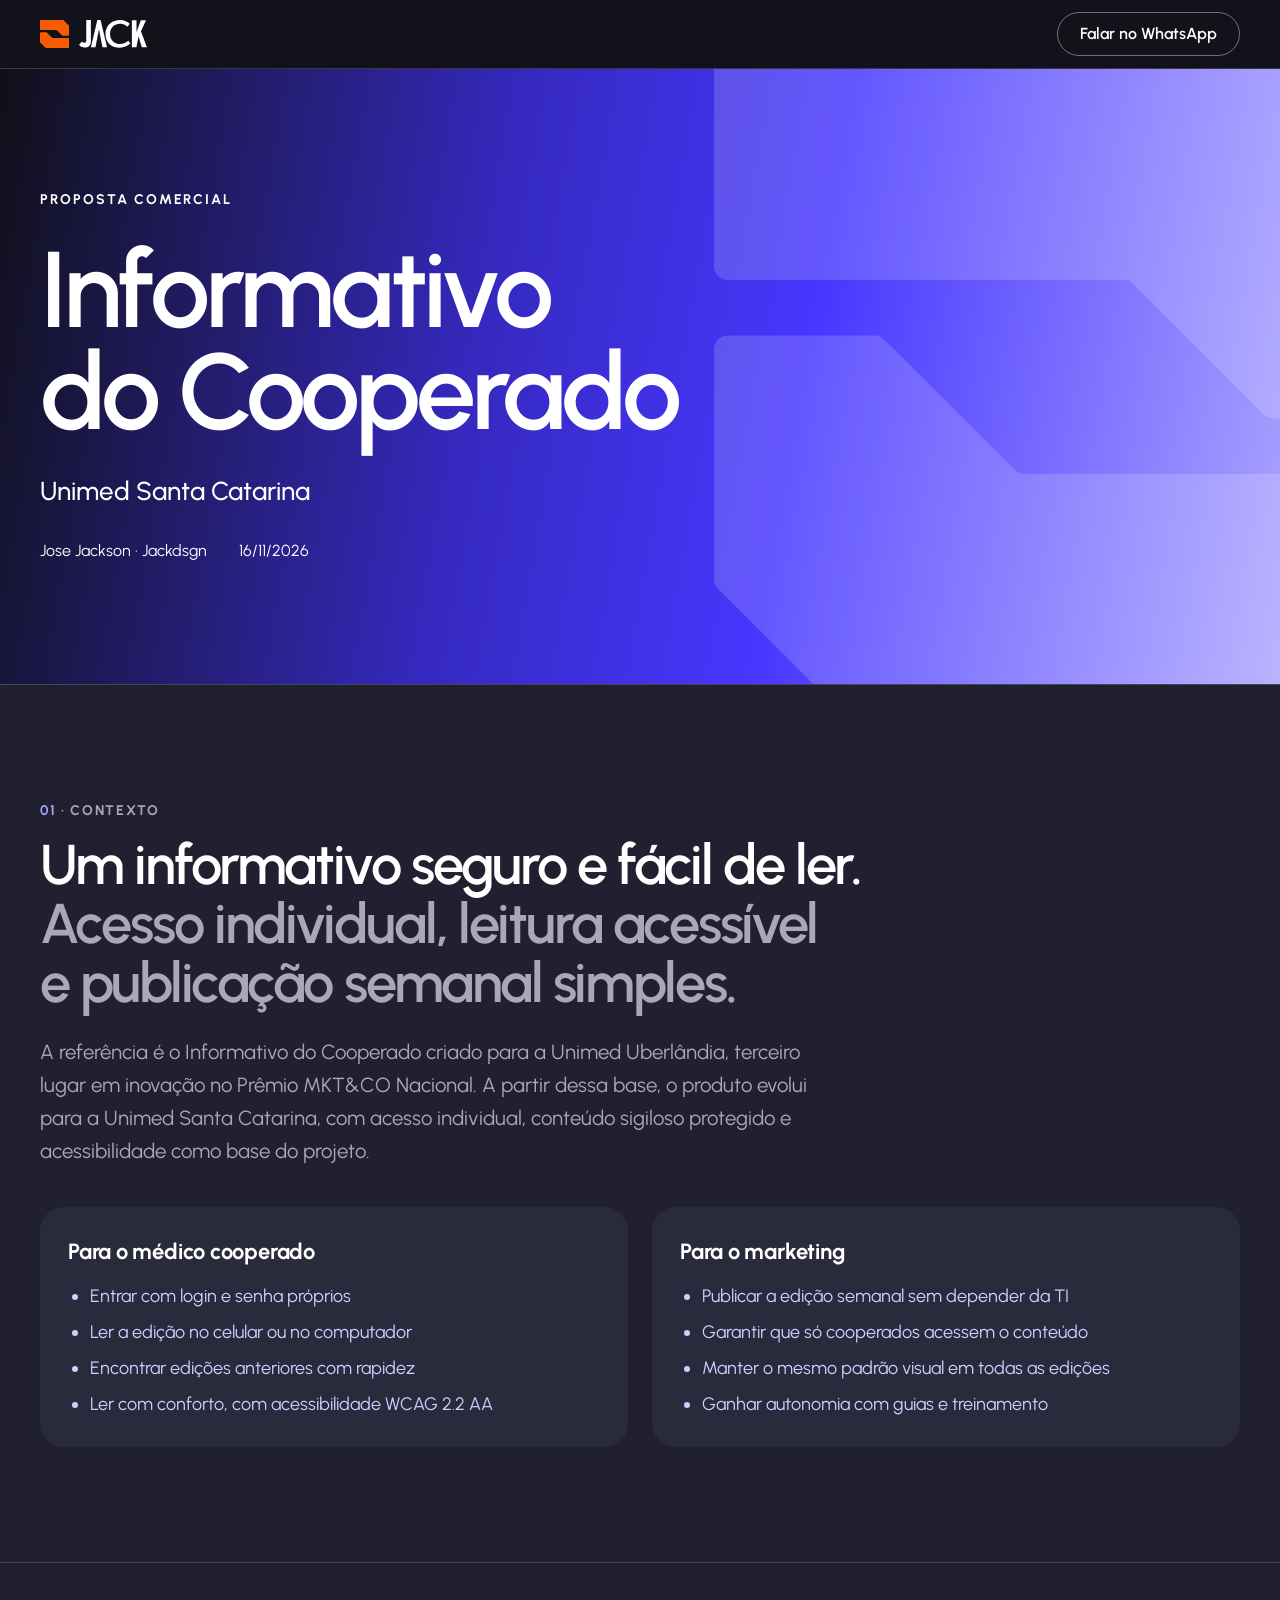
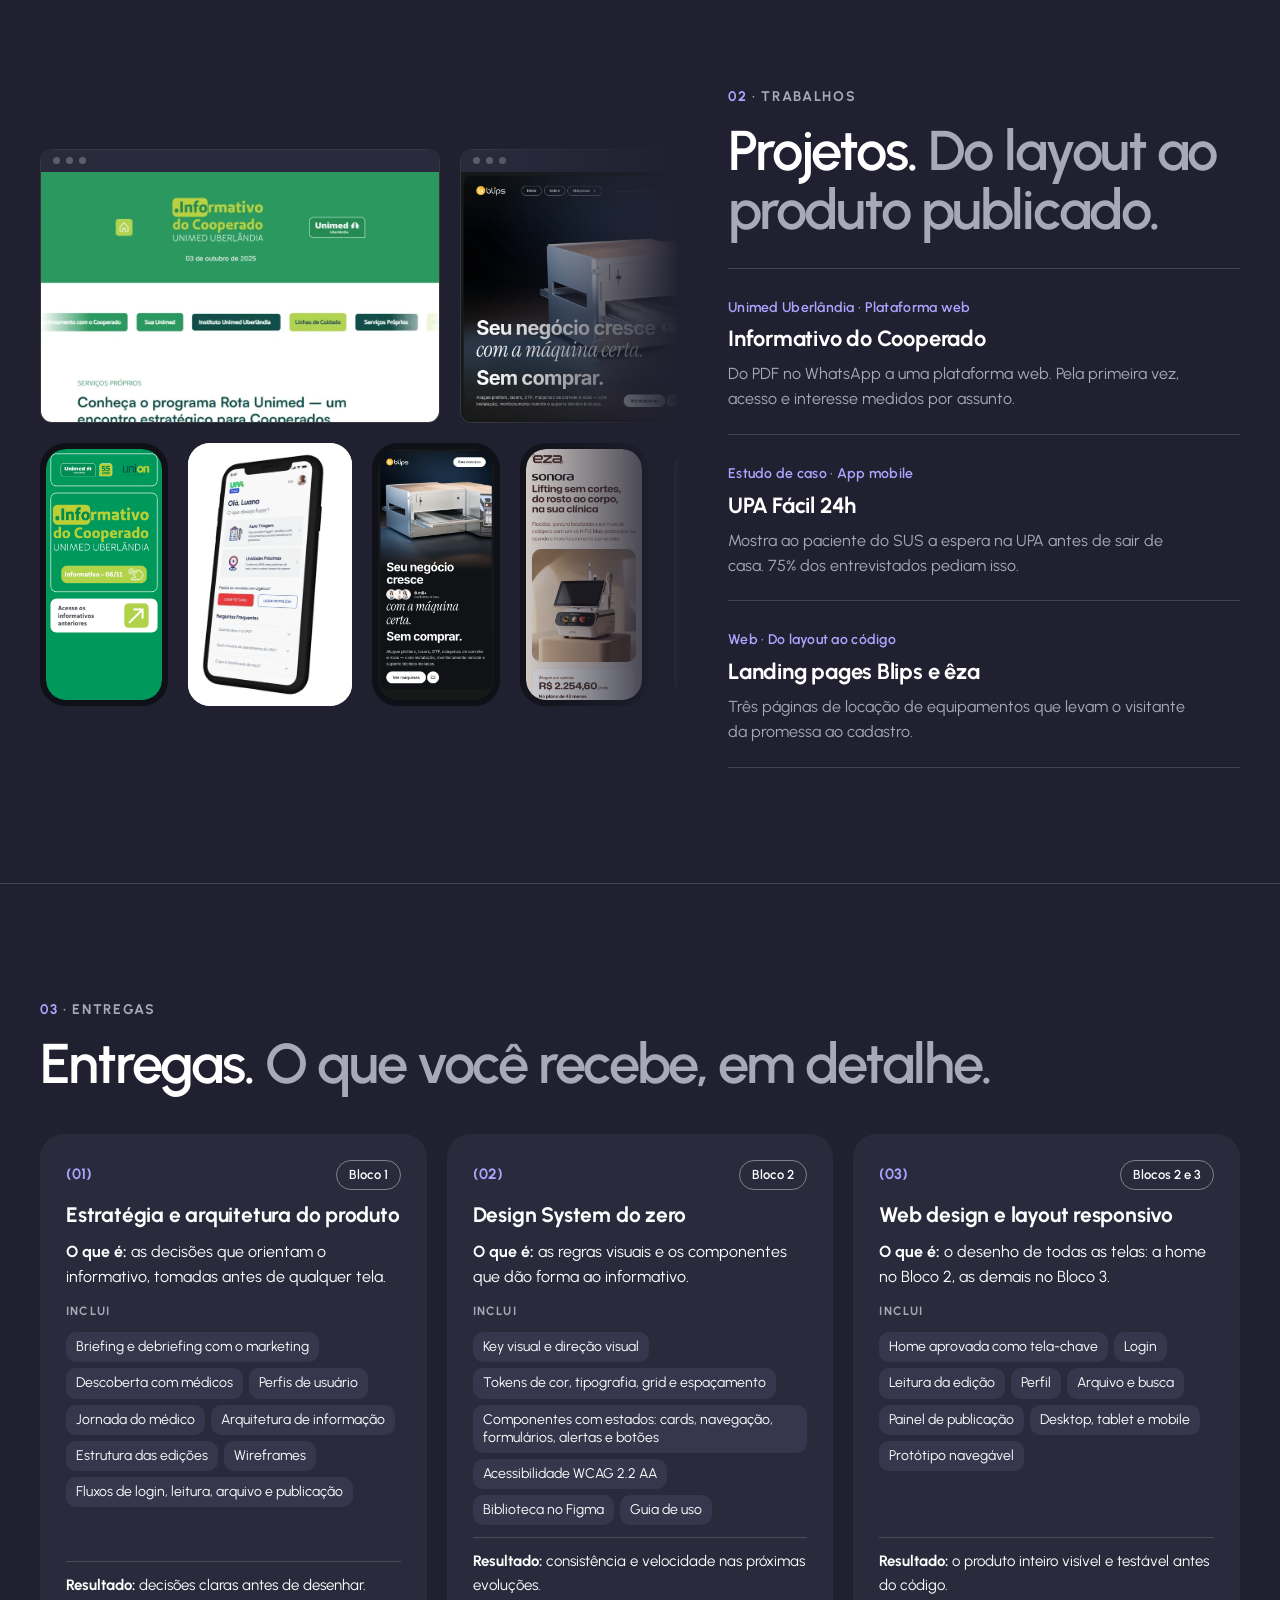
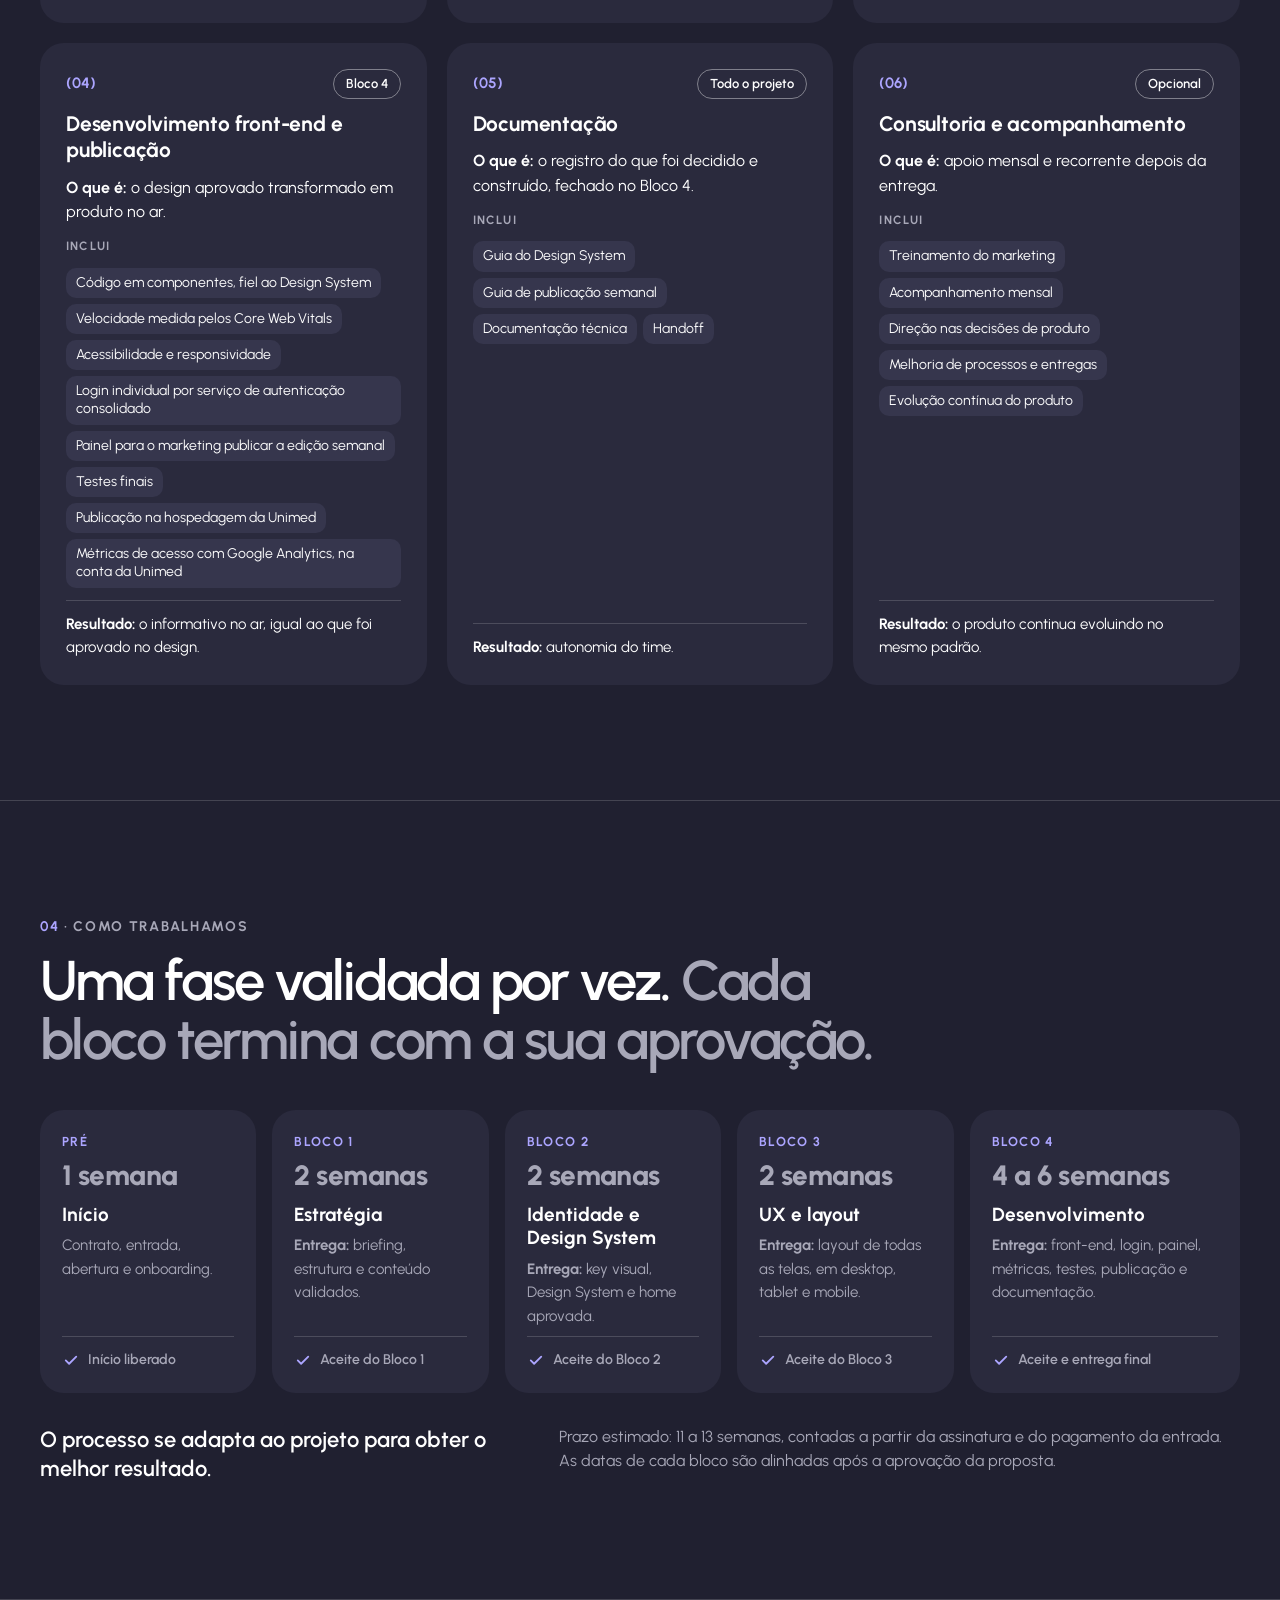
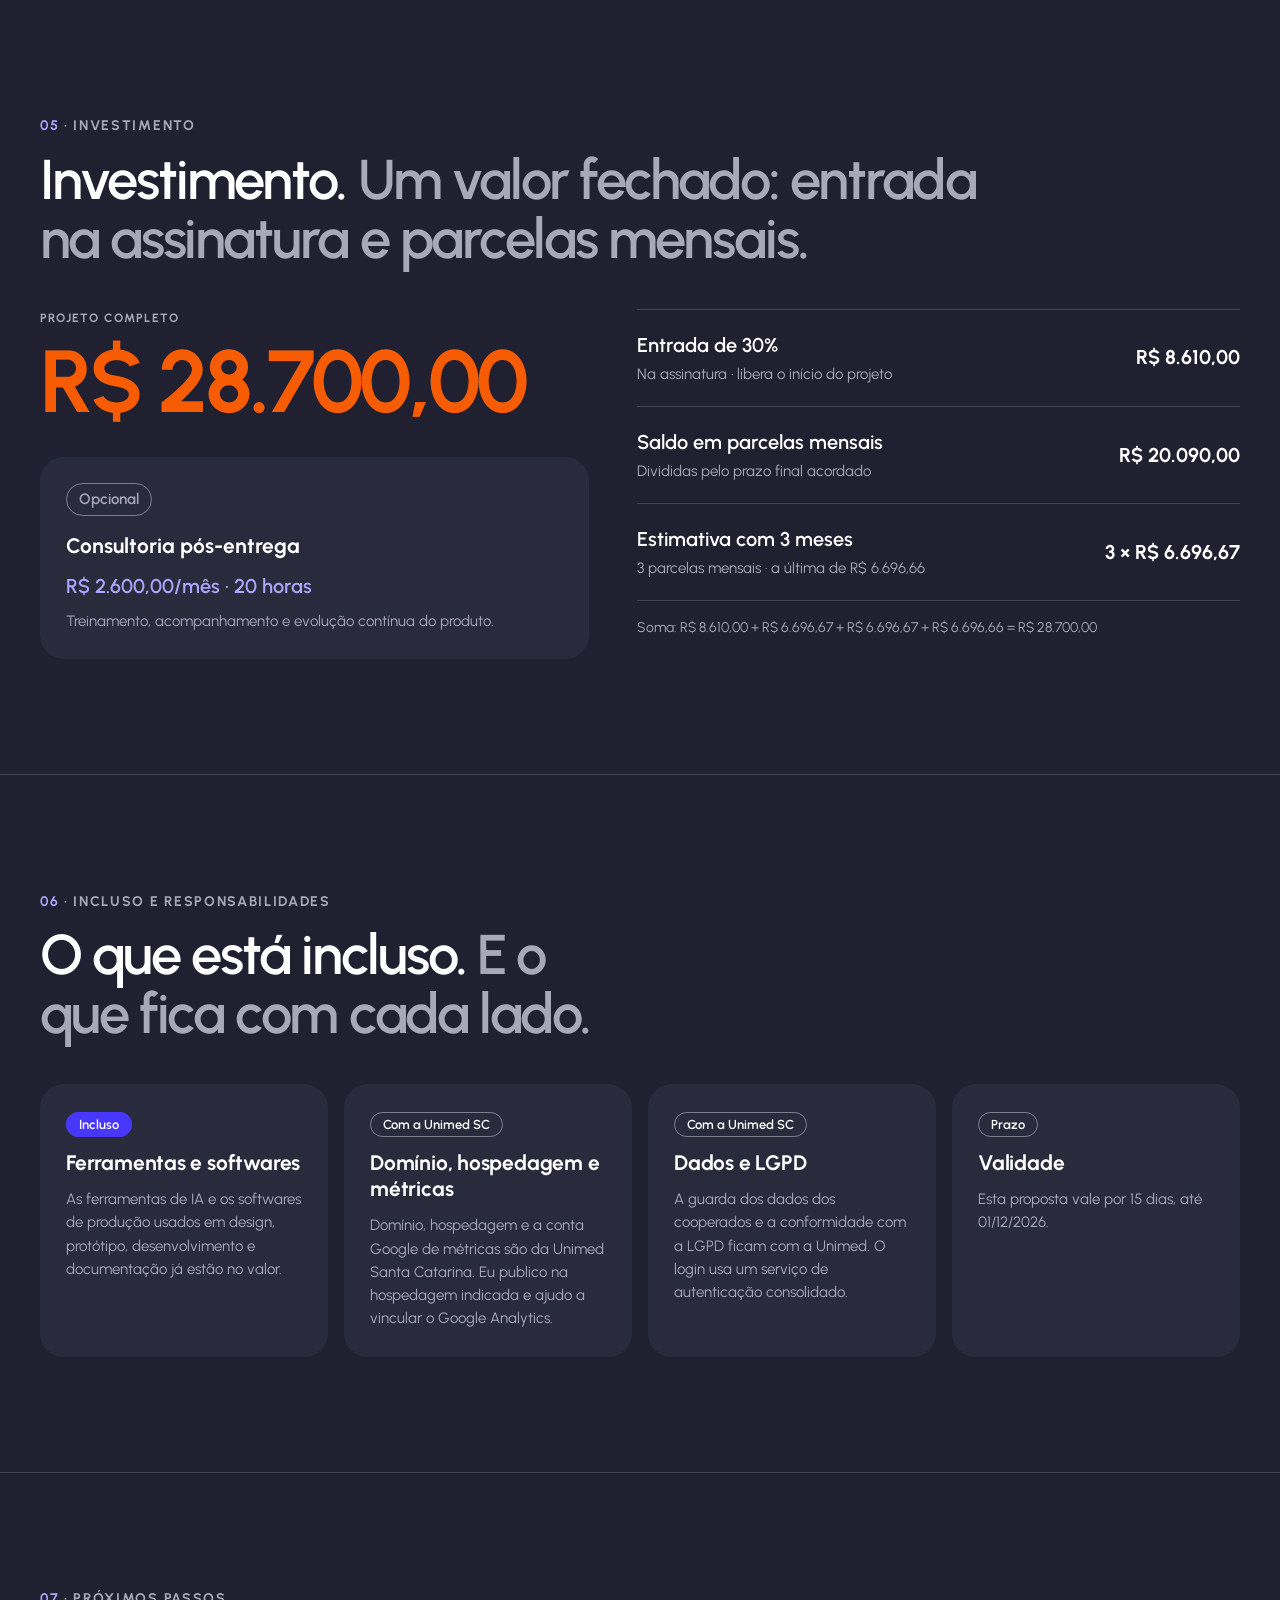
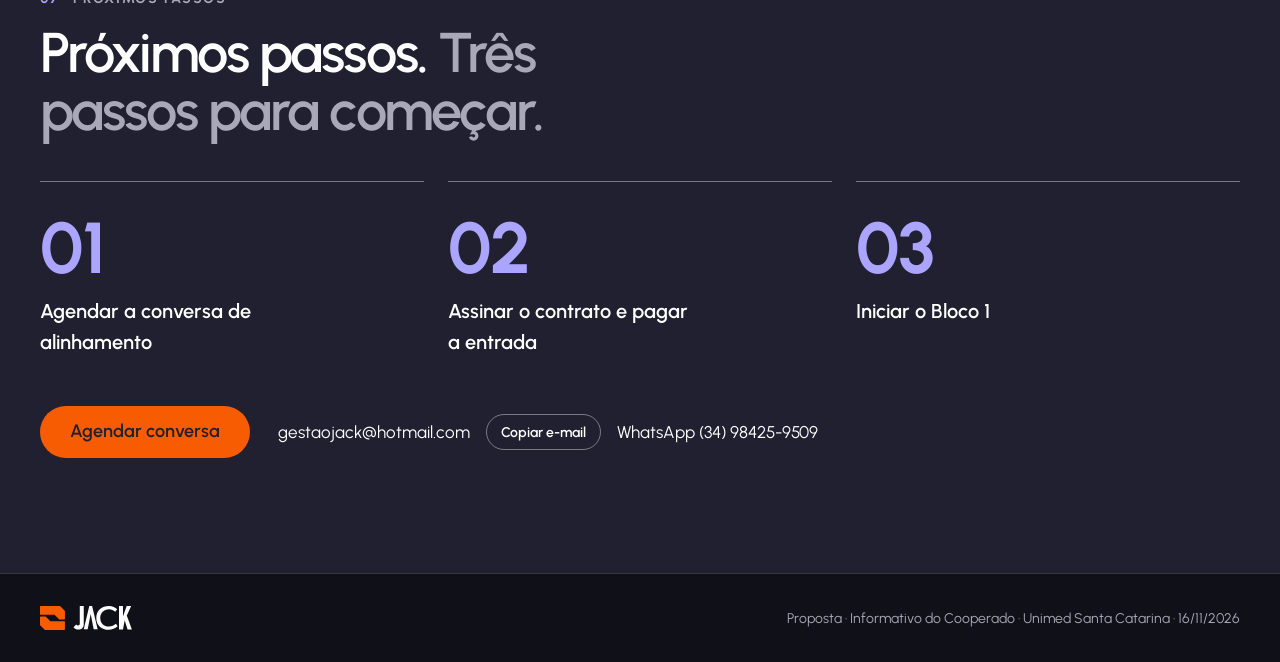
==== proposta-unimed-sc/index.html @ e0f4aa65 "Publica a proposta do Informativo do Cooperado para a Unimed SC Página isolada em /proposta-unimed-s" ====
<!doctype html>
<html lang="pt-BR">
<head>
<meta charset="utf-8">
<meta name="viewport" content="width=device-width, initial-scale=1, viewport-fit=cover">
<meta name="robots" content="noindex, nofollow">
<meta name="description" content="Proposta comercial da Jackdsgn para o Informativo do Cooperado da Unimed Santa Catarina.">
<link rel="icon" href="../favicon.svg" type="image/svg+xml">
<title>Proposta Informativo do Cooperado</title>

<link rel="preconnect" href="https://fonts.googleapis.com">
<link rel="preconnect" href="https://fonts.gstatic.com" crossorigin>
<link rel="stylesheet" href="https://fonts.googleapis.com/css2?family=Urbanist:wght@400;500;600;700;800&display=swap">
<style>
/* Layout: uma rolagem, dark-first Jackdsgn; capa com gradiente de marca, seções em coluna larga de 1200px */
:root {
  --bg: #202030;
  --night: #101018;
  --surface: #2A2A3D;
  --surface-2: #36364D;
  --ink: #FFFFFF;
  --muted: #A8A8B8;
  --pale: #D1CDFF;
  --blue-text: #ACA5FF;
  --brand: #4737FF;
  --signal: #F75C03;
  --signal-hover: #FF7A2E;
  --on-signal: #202030;
  --line: rgba(255,255,255,0.16);
  --line-strong: rgba(255,255,255,0.40);
  --gradient: linear-gradient(100deg, #101018 0%, #3529BF 38%, #4737FF 62%, #ACA5FF 100%);
  --font: "Urbanist", "Instrument Sans", system-ui, -apple-system, "Segoe UI", sans-serif;
  --ease: cubic-bezier(.16,1,.3,1);
  color-scheme: dark;
}
* { box-sizing: border-box; }
html { scroll-behavior: smooth; }
@media (prefers-reduced-motion: reduce) { html { scroll-behavior: auto; } }
body { margin: 0; background: var(--bg); color: var(--ink); font-family: var(--font); font-size: 18px; line-height: 1.55; -webkit-font-smoothing: antialiased; }
h1, h2, h3, p, ul { margin: 0; }
a { color: inherit; }
:focus-visible { outline: 2px solid var(--signal); outline-offset: 3px; border-radius: 6px; }
img { max-width: 100%; display: block; }

.wrap { max-width: 1232px; margin: 0 auto; padding-left: max(16px, env(safe-area-inset-left, 0px)); padding-right: max(16px, env(safe-area-inset-right, 0px)); }

/* Cabeçalho */
body::before { content: ""; position: fixed; inset: 0 0 auto; height: env(safe-area-inset-top, 0px); z-index: 20; background: var(--night); }
.topbar { position: sticky; top: env(safe-area-inset-top, 0px); z-index: 15; background: rgba(16,16,24,0.88); backdrop-filter: blur(10px); -webkit-backdrop-filter: blur(10px); border-bottom: 1px solid var(--line); }
.topbar .wrap { display: flex; align-items: center; justify-content: space-between; gap: 16px; padding-block: 12px; }
.topbar img { height: 28px; width: auto; }
.btn { display: inline-flex; align-items: center; justify-content: center; gap: 8px; min-height: 44px; padding: 10px 22px; border-radius: 999px; font: 600 16px/1.2 var(--font); text-decoration: none; transition: background .2s var(--ease), border-color .2s var(--ease), transform .12s var(--ease); cursor: pointer; }
.btn:active { transform: scale(.97); }
.btn-outline { border: 1px solid var(--line-strong); color: var(--ink); background: transparent; }
.btn-outline:hover { border-color: var(--ink); }
.btn-signal { background: var(--signal); color: var(--on-signal); border: 0; font-size: 18px; min-height: 52px; padding: 14px 30px; }
.btn-signal:hover { background: var(--signal-hover); }

/* Capa */
.cover { background: var(--gradient); position: relative; overflow: hidden; }
.cover .wrap { position: relative; z-index: 1; padding-block: clamp(56px, 10vw, 120px); display: flex; flex-direction: column; gap: 28px; }
.kicker { font-size: 14px; font-weight: 700; letter-spacing: .14em; text-transform: uppercase; color: #FFFFFF; }
.cover h1 { font-size: clamp(48px, 8.4vw, 112px); line-height: .95; font-weight: 600; letter-spacing: -0.04em; max-width: 11ch; text-wrap: balance; }
.cover .client { font-size: clamp(20px, 2.2vw, 26px); font-weight: 500; }
.cover .meta { display: flex; flex-wrap: wrap; gap: 8px 32px; font-size: 16px; color: #FFFFFF; }
.cover svg { position: absolute; right: -12%; top: 50%; transform: translateY(-50%); width: min(62vw, 720px); height: auto; z-index: 0; pointer-events: none; }

/* Seções */
.sec { padding-block: clamp(72px, 9vw, 120px); border-top: 1px solid var(--line); }
.sec:first-of-type { border-top: 0; }
.eyebrow { font-size: 14px; font-weight: 700; letter-spacing: .12em; text-transform: uppercase; color: var(--muted); }
.eyebrow b { color: var(--blue-text); font-weight: 700; }
.title { font-size: clamp(32px, 4.6vw, 56px); line-height: 1.05; font-weight: 600; letter-spacing: -0.035em; margin-top: 14px; max-width: 28ch; text-wrap: balance; }
.title span { color: var(--muted); }
.lead { font-size: clamp(18px, 1.6vw, 21px); line-height: 1.6; color: var(--muted); max-width: 64ch; margin-top: 24px; }

/* Contexto */
.two { display: grid; grid-template-columns: repeat(2, minmax(0, 1fr)); gap: 24px; margin-top: 40px; }
.panel { background: var(--surface); border-radius: 24px; padding: 28px; }
.panel h3 { font-size: 22px; font-weight: 700; letter-spacing: -0.01em; }
.panel ul { margin-top: 14px; padding-left: 22px; color: var(--pale); display: grid; gap: 8px; }

/* Projetos */
.proj-grid { display: grid; grid-template-columns: minmax(0, 1.25fr) minmax(0, 1fr); gap: 48px; align-items: center; margin-top: 8px; }
.marquee { display: grid; gap: 20px; overflow: hidden; -webkit-mask-image: linear-gradient(90deg, #000 0%, #000 70%, transparent 100%); mask-image: linear-gradient(90deg, #000 0%, #000 70%, transparent 100%); }
.lane { overflow: hidden; }
.track { display: flex; width: max-content; }
.track > * { margin-right: 20px; flex-shrink: 0; }
.track-a { animation: slide-left 52s linear infinite; }
.track-b { animation: slide-right 44s linear infinite; }
@keyframes slide-left { from { transform: translateX(0); } to { transform: translateX(-50%); } }
@keyframes slide-right { from { transform: translateX(-50%); } to { transform: translateX(0); } }
.marquee:hover .track { animation-play-state: paused; }
@media (prefers-reduced-motion: reduce) { .track { animation: none; } }
.browser { width: 400px; background: var(--night); border: 1px solid var(--line); border-radius: 12px; overflow: hidden; }
.browser .bar { height: 22px; background: var(--surface); display: flex; align-items: center; gap: 6px; padding-left: 12px; }
.browser .bar i { width: 7px; height: 7px; border-radius: 50%; background: #5E5E6A; display: block; }
.browser img { width: 400px; height: 250px; object-fit: cover; object-position: top; }
.phone { width: 128px; border: 6px solid var(--night); border-radius: 26px; overflow: hidden; background: var(--night); }
.phone img { width: 116px; height: 251px; object-fit: cover; object-position: top; border-radius: 20px; }
.wcard { width: 164px; height: 263px; background: #FFFFFF; border-radius: 22px; overflow: hidden; display: flex; align-items: center; justify-content: center; }
.wcard img { width: 164px; height: 263px; object-fit: contain; }
.projects { display: grid; gap: 0; }
.proj { border-top: 1px solid var(--line); padding-block: 22px; }
.proj:last-child { border-bottom: 1px solid var(--line); }
.proj .meta { font-size: 14px; font-weight: 600; color: var(--blue-text); letter-spacing: .02em; }
.proj h3 { font-size: 22px; font-weight: 700; margin-top: 4px; letter-spacing: -0.01em; }
.proj p { font-size: 16px; color: var(--muted); margin-top: 6px; max-width: 46ch; }

/* Entregas */
.cards { display: grid; grid-template-columns: repeat(3, minmax(0, 1fr)); gap: 20px; margin-top: 40px; }
.card { background: var(--surface); border-radius: 24px; padding: 26px; display: flex; flex-direction: column; gap: 12px; }
.card .top { display: flex; justify-content: space-between; align-items: center; gap: 12px; }
.num { font-size: 15px; font-weight: 700; color: var(--blue-text); font-variant-numeric: tabular-nums; }
.tag { font-size: 13px; font-weight: 600; border: 1px solid var(--line-strong); border-radius: 999px; padding: 4px 12px; white-space: nowrap; }
.tag.brand { background: var(--brand); border-color: var(--brand); color: #FFFFFF; }
.card h3 { font-size: 21px; line-height: 1.25; font-weight: 700; letter-spacing: -0.01em; }
.card .what { font-size: 16px; }
.chips { display: flex; flex-wrap: wrap; gap: 6px; list-style: none; padding: 0; }
.chips li { font-size: 14px; line-height: 1.3; background: var(--surface-2); border-radius: 10px; padding: 6px 10px; }
.card .res { font-size: 15px; border-top: 1px solid var(--line); padding-top: 12px; margin-top: auto; }
.label { font-size: 12px; font-weight: 700; letter-spacing: .1em; text-transform: uppercase; color: var(--muted); }

/* Processo */
.steps { display: grid; grid-template-columns: 1fr 1fr 1fr 1fr 1.25fr; gap: 16px; margin-top: 40px; }
.step { background: var(--surface); border-radius: 24px; padding: 22px; display: flex; flex-direction: column; gap: 8px; }
.step .lbl { font-size: 13px; font-weight: 700; letter-spacing: .1em; text-transform: uppercase; color: var(--blue-text); }
.step .wk { font-size: 28px; font-weight: 800; letter-spacing: -0.02em; line-height: 1.1; }
.step h3 { font-size: 19px; font-weight: 700; line-height: 1.25; margin-top: 4px; }
.step p { font-size: 15px; color: var(--muted); }
.step .gate { margin-top: auto; border-top: 1px solid var(--line); padding-top: 12px; font-size: 14px; font-weight: 600; display: flex; gap: 8px; align-items: center; }
.step .gate svg { flex-shrink: 0; }
.notes { display: grid; grid-template-columns: minmax(0, 1fr) minmax(0, 1.4fr); gap: 32px; margin-top: 32px; align-items: start; }
.notes .quote { font-size: 22px; font-weight: 600; line-height: 1.35; }
.notes p:last-child { font-size: 16px; color: var(--muted); }

/* Investimento */
.inv { display: grid; grid-template-columns: minmax(0, 1fr) minmax(0, 1.1fr); gap: 48px; margin-top: 40px; align-items: start; }
.total { font-size: clamp(48px, 7vw, 88px); line-height: 1; font-weight: 700; letter-spacing: -0.035em; color: var(--signal); margin-top: 10px; font-variant-numeric: tabular-nums; }
.opt { background: var(--surface); border-radius: 24px; padding: 26px; margin-top: 32px; display: grid; gap: 8px; justify-items: start; }
.opt h3 { font-size: 21px; font-weight: 700; margin-top: 6px; }
.opt .price { font-size: 20px; font-weight: 600; color: var(--blue-text); font-variant-numeric: tabular-nums; }
.opt p { font-size: 15px; color: var(--muted); }
.rows { display: grid; }
.row { display: flex; justify-content: space-between; align-items: center; gap: 16px; border-top: 1px solid var(--line); padding-block: 20px; }
.row:last-child { border-bottom: 1px solid var(--line); }
.row .k { font-size: 20px; font-weight: 600; }
.row .s { font-size: 15px; color: var(--muted); margin-top: 2px; }
.row .v { font-size: 20px; font-weight: 700; font-variant-numeric: tabular-nums; white-space: nowrap; }
.check { font-size: 14px; color: var(--muted); margin-top: 16px; font-variant-numeric: tabular-nums; }

/* Incluso */
.cards4 { display: grid; grid-template-columns: repeat(4, minmax(0, 1fr)); gap: 16px; margin-top: 40px; }
.cards4 .card p { font-size: 15px; color: var(--muted); }

/* Próximos passos */
.next { display: grid; grid-template-columns: repeat(3, minmax(0, 1fr)); gap: 24px; margin-top: 40px; list-style: none; padding: 0; }
.next li { border-top: 1px solid var(--line-strong); padding-top: 18px; }
.next .n { font-size: clamp(48px, 6vw, 72px); font-weight: 700; line-height: 1; letter-spacing: -0.03em; color: var(--blue-text); }
.next p { font-size: 20px; font-weight: 600; margin-top: 12px; max-width: 20ch; }
.cta-row { display: flex; flex-wrap: wrap; align-items: center; gap: 16px 28px; margin-top: 48px; }
.contact { display: flex; flex-wrap: wrap; align-items: center; gap: 8px 16px; font-size: 17px; }
.contact span { user-select: all; }
.copy { background: transparent; border: 1px solid var(--line-strong); color: var(--ink); border-radius: 999px; min-height: 36px; padding: 6px 14px; font: 600 14px var(--font); cursor: pointer; }
.copy:hover { border-color: var(--ink); }
footer { background: var(--night); border-top: 1px solid var(--line); }
footer .wrap { padding-block: 32px; display: flex; flex-wrap: wrap; justify-content: space-between; align-items: center; gap: 16px; font-size: 14px; color: var(--muted); }
footer img { height: 24px; width: auto; }

/* Responsivo */
@media (max-width: 1080px) {
  .steps { grid-template-columns: repeat(2, minmax(0, 1fr)); }
  .steps .step:last-child { grid-column: 1 / -1; }
  .cards4 { grid-template-columns: repeat(2, minmax(0, 1fr)); }
}
@media (max-width: 900px) {
  .cards { grid-template-columns: 1fr; }
  .proj-grid { grid-template-columns: 1fr; gap: 32px; }
  .marquee { -webkit-mask-image: linear-gradient(90deg, transparent 0%, #000 8%, #000 92%, transparent 100%); mask-image: linear-gradient(90deg, transparent 0%, #000 8%, #000 92%, transparent 100%); }
  .inv { grid-template-columns: 1fr; gap: 32px; }
  .notes { grid-template-columns: 1fr; gap: 16px; }
}
@media (max-width: 640px) {
  body { font-size: 17px; }
  .two { grid-template-columns: 1fr; }
  .steps { grid-template-columns: 1fr; }
  .cards4 { grid-template-columns: 1fr; }
  .next { grid-template-columns: 1fr; gap: 20px; }
  .browser { width: 280px; }
  .browser img { width: 280px; height: 175px; }
  .phone { width: 100px; border-width: 5px; border-radius: 22px; }
  .phone img { width: 90px; height: 195px; border-radius: 17px; }
  .wcard { width: 128px; height: 205px; border-radius: 18px; }
  .wcard img { width: 128px; height: 205px; }
  .topbar .btn-outline { padding: 8px 14px; font-size: 14px; }
  .row .k, .row .v { font-size: 18px; }
  .cover svg { right: -38%; width: 110vw; opacity: .7; }
}
</style>
</head>
<body>

<header class="topbar">
  <div class="wrap">
    <img src="img/logo.svg" alt="Jackdsgn" width="108" height="28">
    <a class="btn btn-outline" href="https://wa.me/5534984259509" target="_blank" rel="noopener">Falar no WhatsApp</a>
  </div>
</header>

<main>
  <section class="cover" aria-labelledby="t-capa">
    <svg viewBox="0 0 208 200" aria-hidden="true"><g fill="#FFFFFF" fill-opacity="0.16"><path d="M41.66 200A4 4 0 0 1 38.83 198.83L1.17 161.17A4 4 0 0 1 0 158.34L0 92A4 4 0 0 1 4 88L46.34 88A4 4 0 0 1 49.17 89.17L86.83 126.83A4 4 0 0 0 89.66 128L204 128A4 4 0 0 1 208 132L208 196A4 4 0 0 1 204 200Z"/><path d="M166.34 0A4 4 0 0 1 169.17 1.17L206.83 38.83A4 4 0 0 1 208 41.66L208 108A4 4 0 0 1 204 112L161.66 112A4 4 0 0 1 158.83 110.83L121.17 73.17A4 4 0 0 0 118.34 72L4 72A4 4 0 0 1 0 68L0 4A4 4 0 0 1 4 0Z"/></g></svg>
    <div class="wrap">
      <p class="kicker">Proposta comercial</p>
      <h1 id="t-capa">Informativo do Cooperado</h1>
      <p class="client">Unimed Santa Catarina</p>
      <div class="meta"><span>Jose Jackson · Jackdsgn</span><span>16/11/2026</span></div>
    </div>
  </section>

  <section class="sec" id="contexto" aria-labelledby="t-contexto">
    <div class="wrap">
      <p class="eyebrow"><b>01</b> · Contexto</p>
      <h2 class="title" id="t-contexto">Um informativo seguro e fácil de ler. <span>Acesso individual, leitura acessível e publicação semanal simples.</span></h2>
      <p class="lead">A referência é o Informativo do Cooperado criado para a Unimed Uberlândia, terceiro lugar em inovação no Prêmio MKT&amp;CO Nacional. A partir dessa base, o produto evolui para a Unimed Santa Catarina, com acesso individual, conteúdo sigiloso protegido e acessibilidade como base do projeto.</p>
      <div class="two">
        <div class="panel">
          <h3>Para o médico cooperado</h3>
          <ul>
            <li>Entrar com login e senha próprios</li>
            <li>Ler a edição no celular ou no computador</li>
            <li>Encontrar edições anteriores com rapidez</li>
            <li>Ler com conforto, com acessibilidade WCAG 2.2 AA</li>
          </ul>
        </div>
        <div class="panel">
          <h3>Para o marketing</h3>
          <ul>
            <li>Publicar a edição semanal sem depender da TI</li>
            <li>Garantir que só cooperados acessem o conteúdo</li>
            <li>Manter o mesmo padrão visual em todas as edições</li>
            <li>Ganhar autonomia com guias e treinamento</li>
          </ul>
        </div>
      </div>
    </div>
  </section>

  <section class="sec" id="projetos" aria-labelledby="t-projetos">
    <div class="wrap">
      <div class="proj-grid">
        <div class="marquee" aria-label="Telas dos projetos em desktop e celular">
          <div class="lane">
            <div class="track track-a">
              <div class="browser"><div class="bar"><i></i><i></i><i></i></div><img src="img/informativo-desktop.webp" alt="Informativo do Cooperado no desktop: tela de conteúdo com menu de temas e matéria" width="400" height="250"></div>
              <div class="browser"><div class="bar"><i></i><i></i><i></i></div><img src="img/blips-locacao-desktop.webp" alt="Landing page Blips Locação de Máquinas no desktop" width="400" height="250"></div>
              <div class="browser"><div class="bar"><i></i><i></i><i></i></div><img src="img/sonora-desktop.webp" alt="Landing page Sonora, da êza by Blips, no desktop" width="400" height="250"></div>
              <div class="browser"><div class="bar"><i></i><i></i><i></i></div><img src="img/podera-desktop.webp" alt="Landing page Podera, da êza by Blips, no desktop" width="400" height="250"></div>
              <div class="browser" aria-hidden="true"><div class="bar"><i></i><i></i><i></i></div><img src="img/informativo-desktop.webp" alt="" width="400" height="250"></div>
              <div class="browser" aria-hidden="true"><div class="bar"><i></i><i></i><i></i></div><img src="img/blips-locacao-desktop.webp" alt="" width="400" height="250"></div>
              <div class="browser" aria-hidden="true"><div class="bar"><i></i><i></i><i></i></div><img src="img/sonora-desktop.webp" alt="" width="400" height="250"></div>
              <div class="browser" aria-hidden="true"><div class="bar"><i></i><i></i><i></i></div><img src="img/podera-desktop.webp" alt="" width="400" height="250"></div>
            </div>
          </div>
          <div class="lane">
            <div class="track track-b">
              <div class="phone"><img src="img/informativo-mobile.webp" alt="Informativo do Cooperado no celular: tela inicial" width="116" height="251"></div>
              <div class="wcard"><img src="img/upa-mobile.webp" alt="Tela inicial do app UPA Fácil 24h" width="164" height="263"></div>
              <div class="phone"><img src="img/blips-locacao-mobile.webp" alt="Landing page Blips no celular" width="116" height="251"></div>
              <div class="phone"><img src="img/sonora-mobile.webp" alt="Landing page Sonora no celular" width="116" height="251"></div>
              <div class="phone"><img src="img/podera-mobile.webp" alt="Landing page Podera no celular" width="116" height="251"></div>
              <div class="phone" aria-hidden="true"><img src="img/informativo-mobile.webp" alt="" width="116" height="251"></div>
              <div class="wcard" aria-hidden="true"><img src="img/upa-mobile.webp" alt="" width="164" height="263"></div>
              <div class="phone" aria-hidden="true"><img src="img/blips-locacao-mobile.webp" alt="" width="116" height="251"></div>
              <div class="phone" aria-hidden="true"><img src="img/sonora-mobile.webp" alt="" width="116" height="251"></div>
              <div class="phone" aria-hidden="true"><img src="img/podera-mobile.webp" alt="" width="116" height="251"></div>
            </div>
          </div>
        </div>
        <div>
          <p class="eyebrow"><b>02</b> · Trabalhos</p>
          <h2 class="title" id="t-projetos">Projetos. <span>Do layout ao produto publicado.</span></h2>
          <div class="projects" style="margin-top: 28px;">
            <div class="proj">
              <p class="meta">Unimed Uberlândia · Plataforma web</p>
              <h3>Informativo do Cooperado</h3>
              <p>Do PDF no WhatsApp a uma plataforma web. Pela primeira vez, acesso e interesse medidos por assunto.</p>
            </div>
            <div class="proj">
              <p class="meta">Estudo de caso · App mobile</p>
              <h3>UPA Fácil 24h</h3>
              <p>Mostra ao paciente do SUS a espera na UPA antes de sair de casa. 75% dos entrevistados pediam isso.</p>
            </div>
            <div class="proj">
              <p class="meta">Web · Do layout ao código</p>
              <h3>Landing pages Blips e êza</h3>
              <p>Três páginas de locação de equipamentos que levam o visitante da promessa ao cadastro.</p>
            </div>
          </div>
        </div>
      </div>
    </div>
  </section>

  <section class="sec" id="entregas" aria-labelledby="t-entregas">
    <div class="wrap">
      <p class="eyebrow"><b>03</b> · Entregas</p>
      <h2 class="title" id="t-entregas">Entregas. <span>O que você recebe, em detalhe.</span></h2>
      <div class="cards">
        <article class="card">
          <div class="top"><p class="num">(01)</p><p class="tag">Bloco 1</p></div>
          <h3>Estratégia e arquitetura do produto</h3>
          <p class="what"><b>O que é:</b> as decisões que orientam o informativo, tomadas antes de qualquer tela.</p>
          <p class="label">Inclui</p>
          <ul class="chips"><li>Briefing e debriefing com o marketing</li><li>Descoberta com médicos</li><li>Perfis de usuário</li><li>Jornada do médico</li><li>Arquitetura de informação</li><li>Estrutura das edições</li><li>Wireframes</li><li>Fluxos de login, leitura, arquivo e publicação</li></ul>
          <p class="res"><b>Resultado:</b> decisões claras antes de desenhar.</p>
        </article>
        <article class="card">
          <div class="top"><p class="num">(02)</p><p class="tag">Bloco 2</p></div>
          <h3>Design System do zero</h3>
          <p class="what"><b>O que é:</b> as regras visuais e os componentes que dão forma ao informativo.</p>
          <p class="label">Inclui</p>
          <ul class="chips"><li>Key visual e direção visual</li><li>Tokens de cor, tipografia, grid e espaçamento</li><li>Componentes com estados: cards, navegação, formulários, alertas e botões</li><li>Acessibilidade WCAG 2.2 AA</li><li>Biblioteca no Figma</li><li>Guia de uso</li></ul>
          <p class="res"><b>Resultado:</b> consistência e velocidade nas próximas evoluções.</p>
        </article>
        <article class="card">
          <div class="top"><p class="num">(03)</p><p class="tag">Blocos 2 e 3</p></div>
          <h3>Web design e layout responsivo</h3>
          <p class="what"><b>O que é:</b> o desenho de todas as telas: a home no Bloco 2, as demais no Bloco 3.</p>
          <p class="label">Inclui</p>
          <ul class="chips"><li>Home aprovada como tela-chave</li><li>Login</li><li>Leitura da edição</li><li>Perfil</li><li>Arquivo e busca</li><li>Painel de publicação</li><li>Desktop, tablet e mobile</li><li>Protótipo navegável</li></ul>
          <p class="res"><b>Resultado:</b> o produto inteiro visível e testável antes do código.</p>
        </article>
        <article class="card">
          <div class="top"><p class="num">(04)</p><p class="tag">Bloco 4</p></div>
          <h3>Desenvolvimento front-end e publicação</h3>
          <p class="what"><b>O que é:</b> o design aprovado transformado em produto no ar.</p>
          <p class="label">Inclui</p>
          <ul class="chips"><li>Código em componentes, fiel ao Design System</li><li>Velocidade medida pelos Core Web Vitals</li><li>Acessibilidade e responsividade</li><li>Login individual por serviço de autenticação consolidado</li><li>Painel para o marketing publicar a edição semanal</li><li>Testes finais</li><li>Publicação na hospedagem da Unimed</li><li>Métricas de acesso com Google Analytics, na conta da Unimed</li></ul>
          <p class="res"><b>Resultado:</b> o informativo no ar, igual ao que foi aprovado no design.</p>
        </article>
        <article class="card">
          <div class="top"><p class="num">(05)</p><p class="tag">Todo o projeto</p></div>
          <h3>Documentação</h3>
          <p class="what"><b>O que é:</b> o registro do que foi decidido e construído, fechado no Bloco 4.</p>
          <p class="label">Inclui</p>
          <ul class="chips"><li>Guia do Design System</li><li>Guia de publicação semanal</li><li>Documentação técnica</li><li>Handoff</li></ul>
          <p class="res"><b>Resultado:</b> autonomia do time.</p>
        </article>
        <article class="card">
          <div class="top"><p class="num">(06)</p><p class="tag">Opcional</p></div>
          <h3>Consultoria e acompanhamento</h3>
          <p class="what"><b>O que é:</b> apoio mensal e recorrente depois da entrega.</p>
          <p class="label">Inclui</p>
          <ul class="chips"><li>Treinamento do marketing</li><li>Acompanhamento mensal</li><li>Direção nas decisões de produto</li><li>Melhoria de processos e entregas</li><li>Evolução contínua do produto</li></ul>
          <p class="res"><b>Resultado:</b> o produto continua evoluindo no mesmo padrão.</p>
        </article>
      </div>
    </div>
  </section>

  <section class="sec" id="processo" aria-labelledby="t-processo">
    <div class="wrap">
      <p class="eyebrow"><b>04</b> · Como trabalhamos</p>
      <h2 class="title" id="t-processo">Uma fase validada por vez. <span>Cada bloco termina com a sua aprovação.</span></h2>
      <div class="steps">
        <div class="step"><p class="lbl">Pré</p><p class="wk">1 semana</p><h3>Início</h3><p>Contrato, entrada, abertura e onboarding.</p><p class="gate"><svg width="18" height="18" viewBox="0 0 24 24" fill="none" stroke="#ACA5FF" stroke-width="2.4" stroke-linecap="round" stroke-linejoin="round" aria-hidden="true"><path d="M5 12.5l4.5 4.5L19 7.5"/></svg>Início liberado</p></div>
        <div class="step"><p class="lbl">Bloco 1</p><p class="wk">2 semanas</p><h3>Estratégia</h3><p><b>Entrega:</b> briefing, estrutura e conteúdo validados.</p><p class="gate"><svg width="18" height="18" viewBox="0 0 24 24" fill="none" stroke="#ACA5FF" stroke-width="2.4" stroke-linecap="round" stroke-linejoin="round" aria-hidden="true"><path d="M5 12.5l4.5 4.5L19 7.5"/></svg>Aceite do Bloco 1</p></div>
        <div class="step"><p class="lbl">Bloco 2</p><p class="wk">2 semanas</p><h3>Identidade e Design System</h3><p><b>Entrega:</b> key visual, Design System e home aprovada.</p><p class="gate"><svg width="18" height="18" viewBox="0 0 24 24" fill="none" stroke="#ACA5FF" stroke-width="2.4" stroke-linecap="round" stroke-linejoin="round" aria-hidden="true"><path d="M5 12.5l4.5 4.5L19 7.5"/></svg>Aceite do Bloco 2</p></div>
        <div class="step"><p class="lbl">Bloco 3</p><p class="wk">2 semanas</p><h3>UX e layout</h3><p><b>Entrega:</b> layout de todas as telas, em desktop, tablet e mobile.</p><p class="gate"><svg width="18" height="18" viewBox="0 0 24 24" fill="none" stroke="#ACA5FF" stroke-width="2.4" stroke-linecap="round" stroke-linejoin="round" aria-hidden="true"><path d="M5 12.5l4.5 4.5L19 7.5"/></svg>Aceite do Bloco 3</p></div>
        <div class="step"><p class="lbl">Bloco 4</p><p class="wk">4 a 6 semanas</p><h3>Desenvolvimento</h3><p><b>Entrega:</b> front-end, login, painel, métricas, testes, publicação e documentação.</p><p class="gate"><svg width="18" height="18" viewBox="0 0 24 24" fill="none" stroke="#ACA5FF" stroke-width="2.4" stroke-linecap="round" stroke-linejoin="round" aria-hidden="true"><path d="M5 12.5l4.5 4.5L19 7.5"/></svg>Aceite e entrega final</p></div>
      </div>
      <div class="notes">
        <p class="quote">O processo se adapta ao projeto para obter o melhor resultado.</p>
        <p>Prazo estimado: 11 a 13 semanas, contadas a partir da assinatura e do pagamento da entrada. As datas de cada bloco são alinhadas após a aprovação da proposta.</p>
      </div>
    </div>
  </section>

  <section class="sec" id="investimento" aria-labelledby="t-investimento">
    <div class="wrap">
      <p class="eyebrow"><b>05</b> · Investimento</p>
      <h2 class="title" id="t-investimento">Investimento. <span>Um valor fechado: entrada na assinatura e parcelas mensais.</span></h2>
      <div class="inv">
        <div>
          <p class="label">Projeto completo</p>
          <p class="total" data-v="total">R$ 28.700,00</p>
          <div class="opt">
            <p class="tag">Opcional</p>
            <h3>Consultoria pós-entrega</h3>
            <p class="price"><span data-v="consultoria">R$ 2.600,00</span>/mês · <span data-v="horas">20</span> horas</p>
            <p>Treinamento, acompanhamento e evolução contínua do produto.</p>
          </div>
        </div>
        <div>
          <div class="rows" id="rows">
            <div class="row"><div><p class="k">Entrada de <span data-v="pct">30</span>%</p><p class="s">Na assinatura · libera o início do projeto</p></div><p class="v" data-v="entrada">R$ 8.610,00</p></div>
            <div class="row"><div><p class="k">Saldo em parcelas mensais</p><p class="s">Divididas pelo prazo final acordado</p></div><p class="v" data-v="saldo">R$ 20.090,00</p></div>
            <div class="row"><div><p class="k">Estimativa com <span data-v="meses">3</span> meses</p><p class="s" data-v="ultima">3 parcelas mensais · a última de R$ 6.696,66</p></div><p class="v" data-v="parcela">3 × R$ 6.696,67</p></div>
          </div>
          <p class="check" id="check">Soma: R$ 8.610,00 + R$ 6.696,67 + R$ 6.696,67 + R$ 6.696,66 = R$ 28.700,00</p>
        </div>
      </div>
    </div>
  </section>

  <section class="sec" id="incluso" aria-labelledby="t-incluso">
    <div class="wrap">
      <p class="eyebrow"><b>06</b> · Incluso e responsabilidades</p>
      <h2 class="title" id="t-incluso">O que está incluso. <span>E o que fica com cada lado.</span></h2>
      <div class="cards4">
        <div class="card"><div><span class="tag brand">Incluso</span></div><h3>Ferramentas e softwares</h3><p>As ferramentas de IA e os softwares de produção usados em design, protótipo, desenvolvimento e documentação já estão no valor.</p></div>
        <div class="card"><div><span class="tag">Com a Unimed SC</span></div><h3>Domínio, hospedagem e métricas</h3><p>Domínio, hospedagem e a conta Google de métricas são da Unimed Santa Catarina. Eu publico na hospedagem indicada e ajudo a vincular o Google Analytics.</p></div>
        <div class="card"><div><span class="tag">Com a Unimed SC</span></div><h3>Dados e LGPD</h3><p>A guarda dos dados dos cooperados e a conformidade com a LGPD ficam com a Unimed. O login usa um serviço de autenticação consolidado.</p></div>
        <div class="card"><div><span class="tag">Prazo</span></div><h3>Validade</h3><p>Esta proposta vale por 15 dias, até 01/12/2026.</p></div>
      </div>
    </div>
  </section>

  <section class="sec" id="proximos" aria-labelledby="t-proximos">
    <div class="wrap">
      <p class="eyebrow"><b>07</b> · Próximos passos</p>
      <h2 class="title" id="t-proximos">Próximos passos. <span>Três passos para começar.</span></h2>
      <ol class="next">
        <li><p class="n">01</p><p>Agendar a conversa de alinhamento</p></li>
        <li><p class="n">02</p><p>Assinar o contrato e pagar a entrada</p></li>
        <li><p class="n">03</p><p>Iniciar o Bloco 1</p></li>
      </ol>
      <div class="cta-row">
        <a class="btn btn-signal" href="https://wa.me/5534984259509" target="_blank" rel="noopener">Agendar conversa</a>
        <div class="contact">
          <span id="email">gestaojack@hotmail.com</span>
          <button class="copy" type="button" id="copy-email">Copiar e-mail</button>
          <span>WhatsApp (34) 98425-9509</span>
        </div>
      </div>
    </div>
  </section>
</main>

<footer>
  <div class="wrap">
    <img src="img/logo.svg" alt="Jackdsgn" width="92" height="24">
    <span>Proposta · Informativo do Cooperado · Unimed Santa Catarina · 16/11/2026</span>
  </div>
</footer>

<script>
// ============================================================
// VALORES DA PROPOSTA — edite aqui e a página recalcula tudo.
// ============================================================
const VALORES = {
  total: 28700,           // valor do projeto completo, em reais
  entradaPercentual: 30,  // porcentagem paga na assinatura
  parcelas: 3,            // estimativa de parcelas mensais (ajuste ao prazo final acordado)
  consultoriaMensal: 2600,// consultoria opcional, em reais por mês
  consultoriaHoras: 20    // horas incluídas por mês na consultoria
};
// ============================================================

(function () {
  const brl = (cents) => (cents / 100).toLocaleString("pt-BR", { style: "currency", currency: "BRL" }).replace(/ /g, " ");
  const totalC = Math.round(VALORES.total * 100);
  const entradaC = Math.round(totalC * VALORES.entradaPercentual / 100);
  const restoC = totalC - entradaC;
  const n = Math.max(1, VALORES.parcelas);
  const base = Math.ceil(restoC / n);
  const parcelas = Array.from({ length: n }, (_, i) => (i < n - 1 ? base : restoC - base * (n - 1)));

  const set = (key, text) => document.querySelectorAll('[data-v="' + key + '"]').forEach((el) => { el.textContent = text; });
  set("total", brl(totalC));
  set("entrada", brl(entradaC));
  set("pct", String(VALORES.entradaPercentual));
  set("consultoria", brl(Math.round(VALORES.consultoriaMensal * 100)));
  set("horas", String(VALORES.consultoriaHoras));

  set("saldo", brl(restoC));
  set("meses", String(n));
  set("parcela", n + " × " + brl(base));
  set("ultima", n === 1 ? "1 parcela mensal" : n + " parcelas mensais" + (parcelas[n - 1] !== base ? " · a última de " + brl(parcelas[n - 1]) : ""));
  const soma = entradaC + parcelas.reduce((a, b) => a + b, 0);
  document.getElementById("check").textContent = "Soma: " + [entradaC].concat(parcelas).map(brl).join(" + ") + " = " + brl(soma);

  const btn = document.getElementById("copy-email");
  btn.addEventListener("click", () => {
    const text = document.getElementById("email").textContent;
    const done = () => { btn.textContent = "E-mail copiado"; setTimeout(() => { btn.textContent = "Copiar e-mail"; }, 2000); };
    const fallback = () => { const r = document.createRange(); r.selectNodeContents(document.getElementById("email")); const s = getSelection(); s.removeAllRanges(); s.addRange(r); btn.textContent = "Selecionado: copie com Ctrl+C"; };
    try { navigator.clipboard.writeText(text).then(done, fallback); } catch (e) { fallback(); }
  });
})();
</script>

</body>
</html>
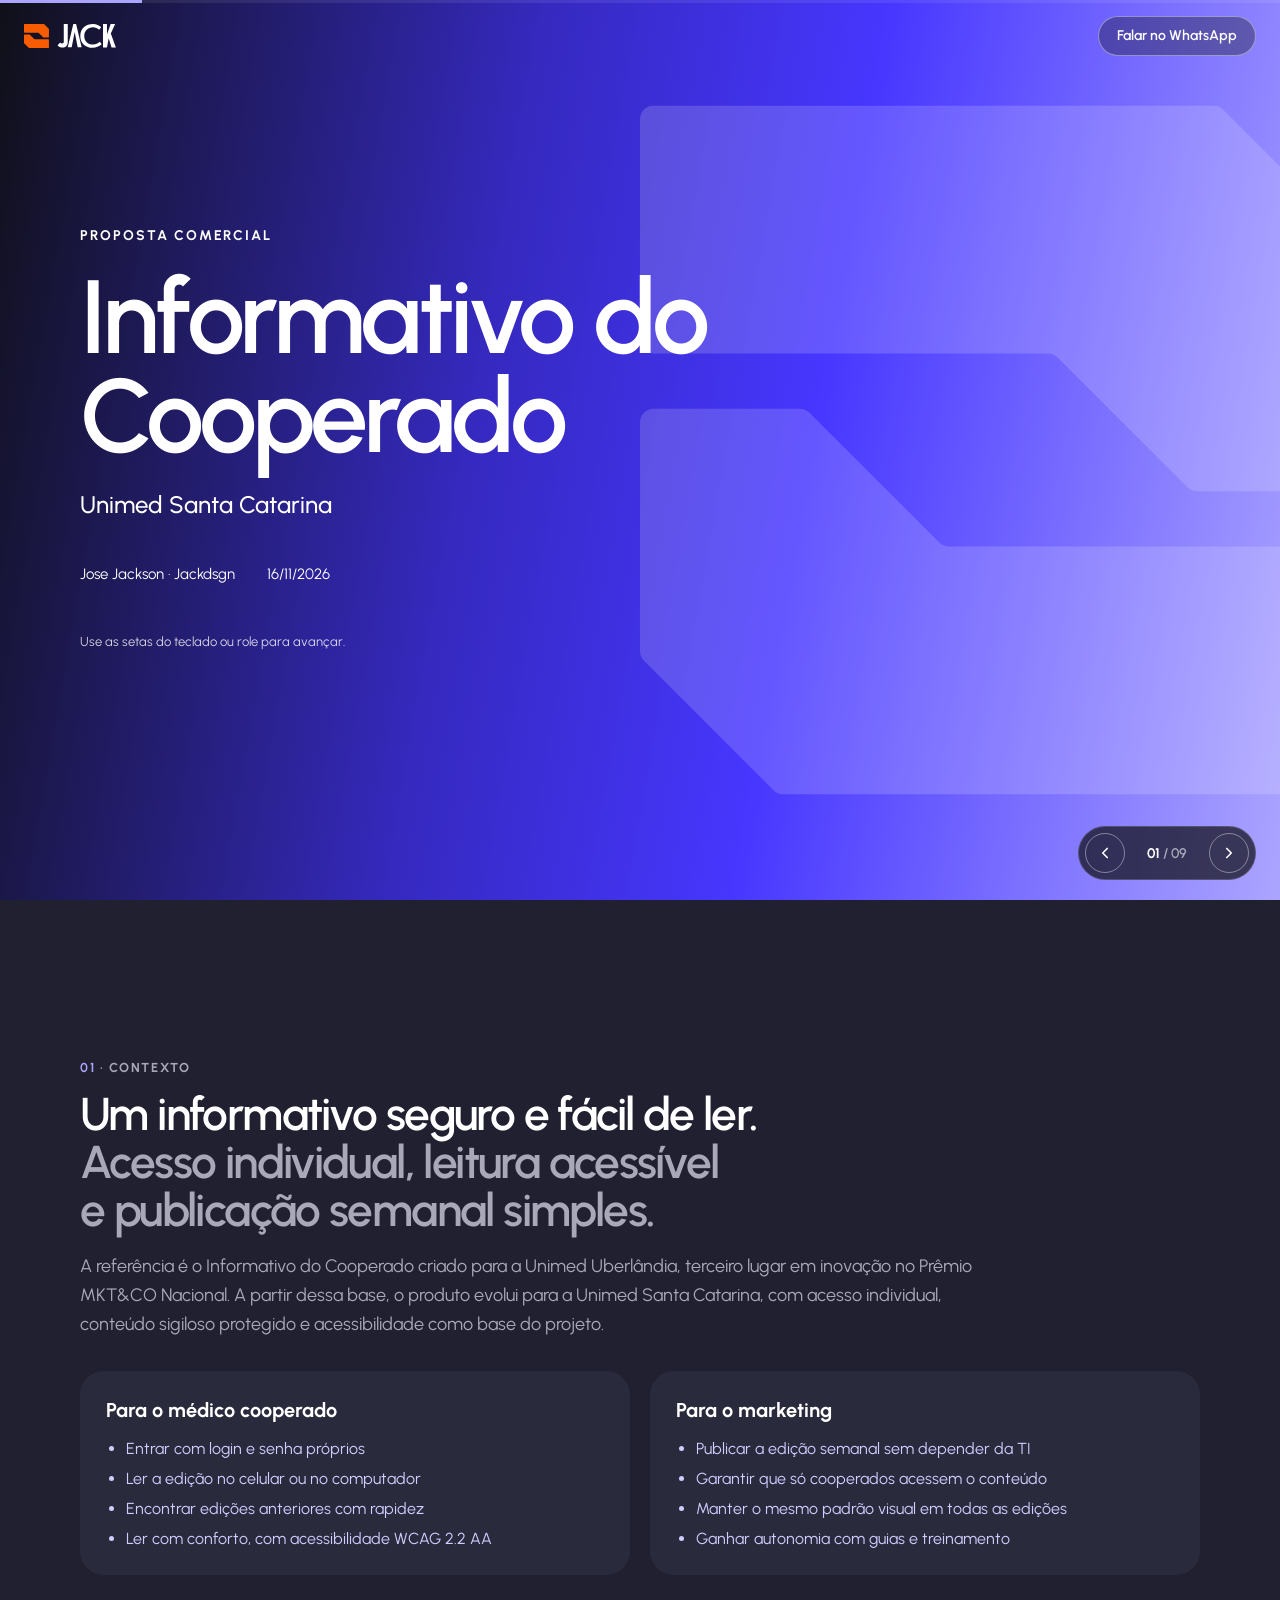
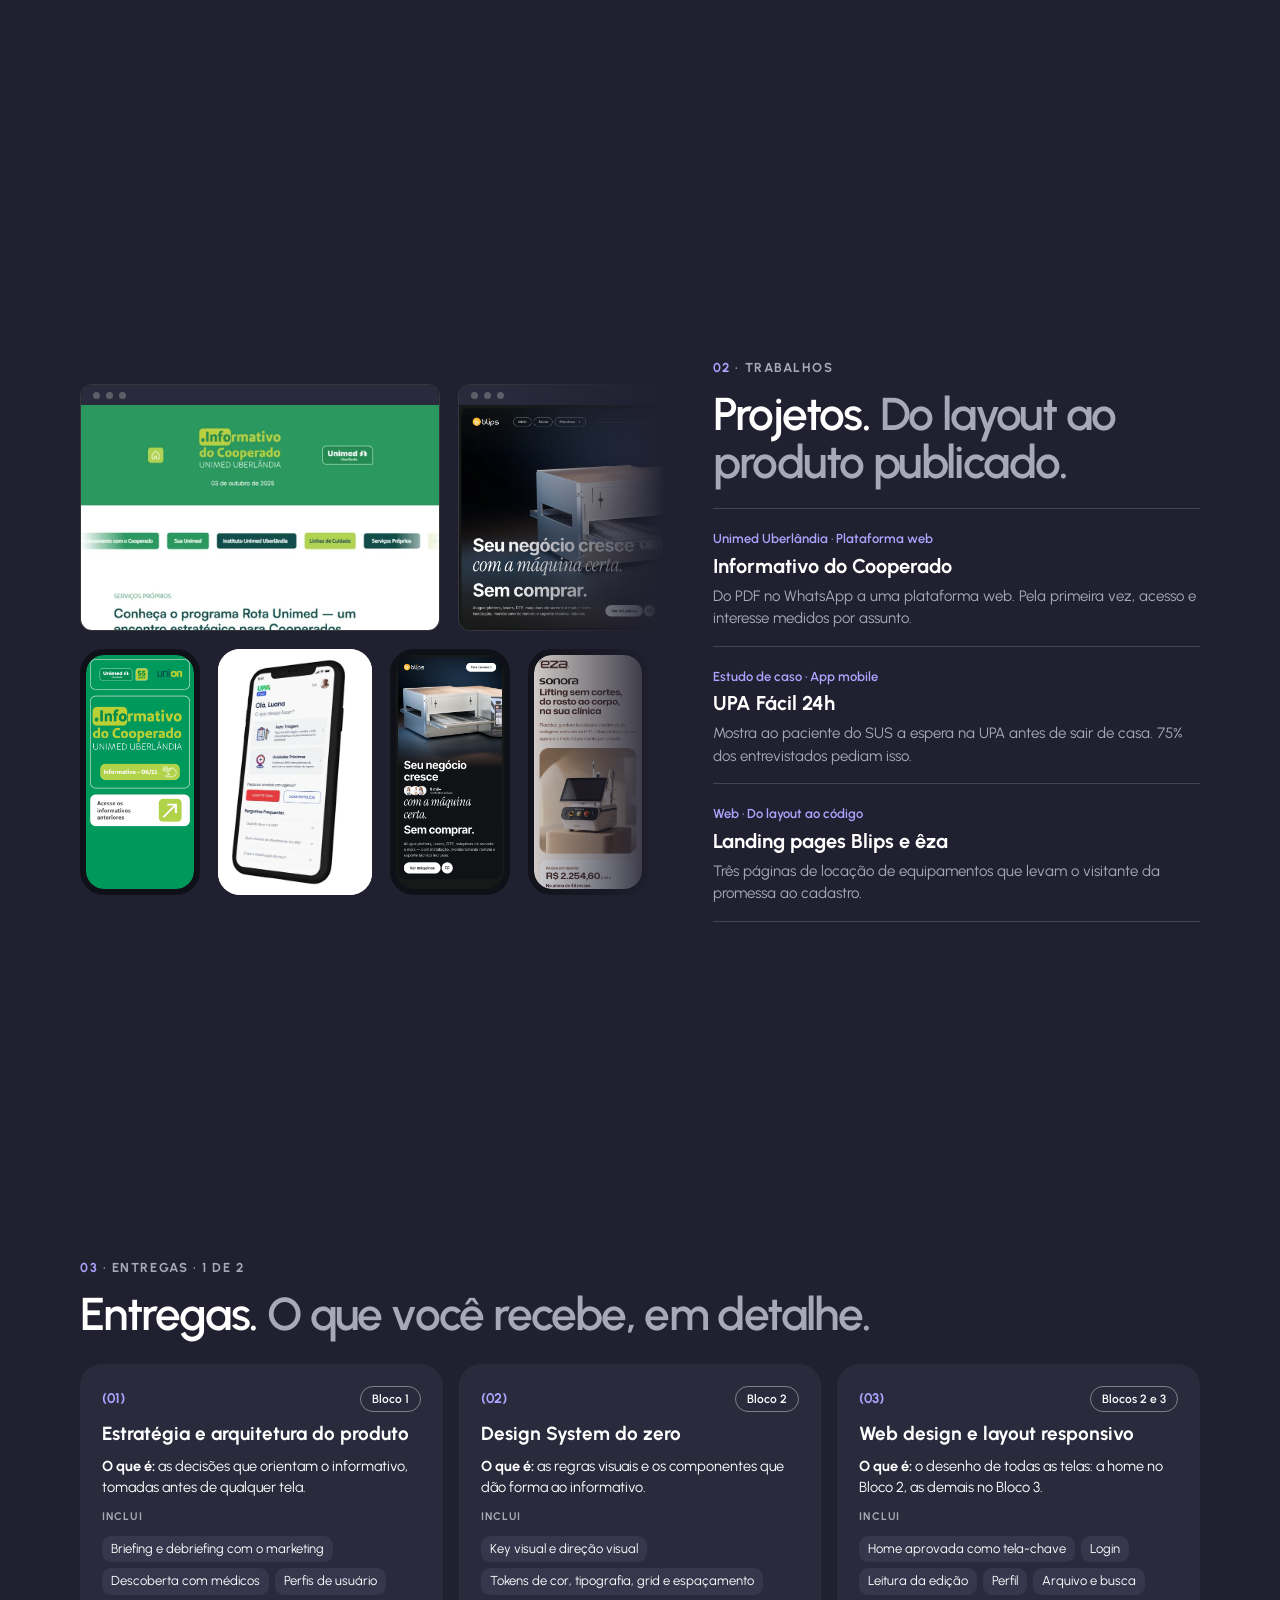
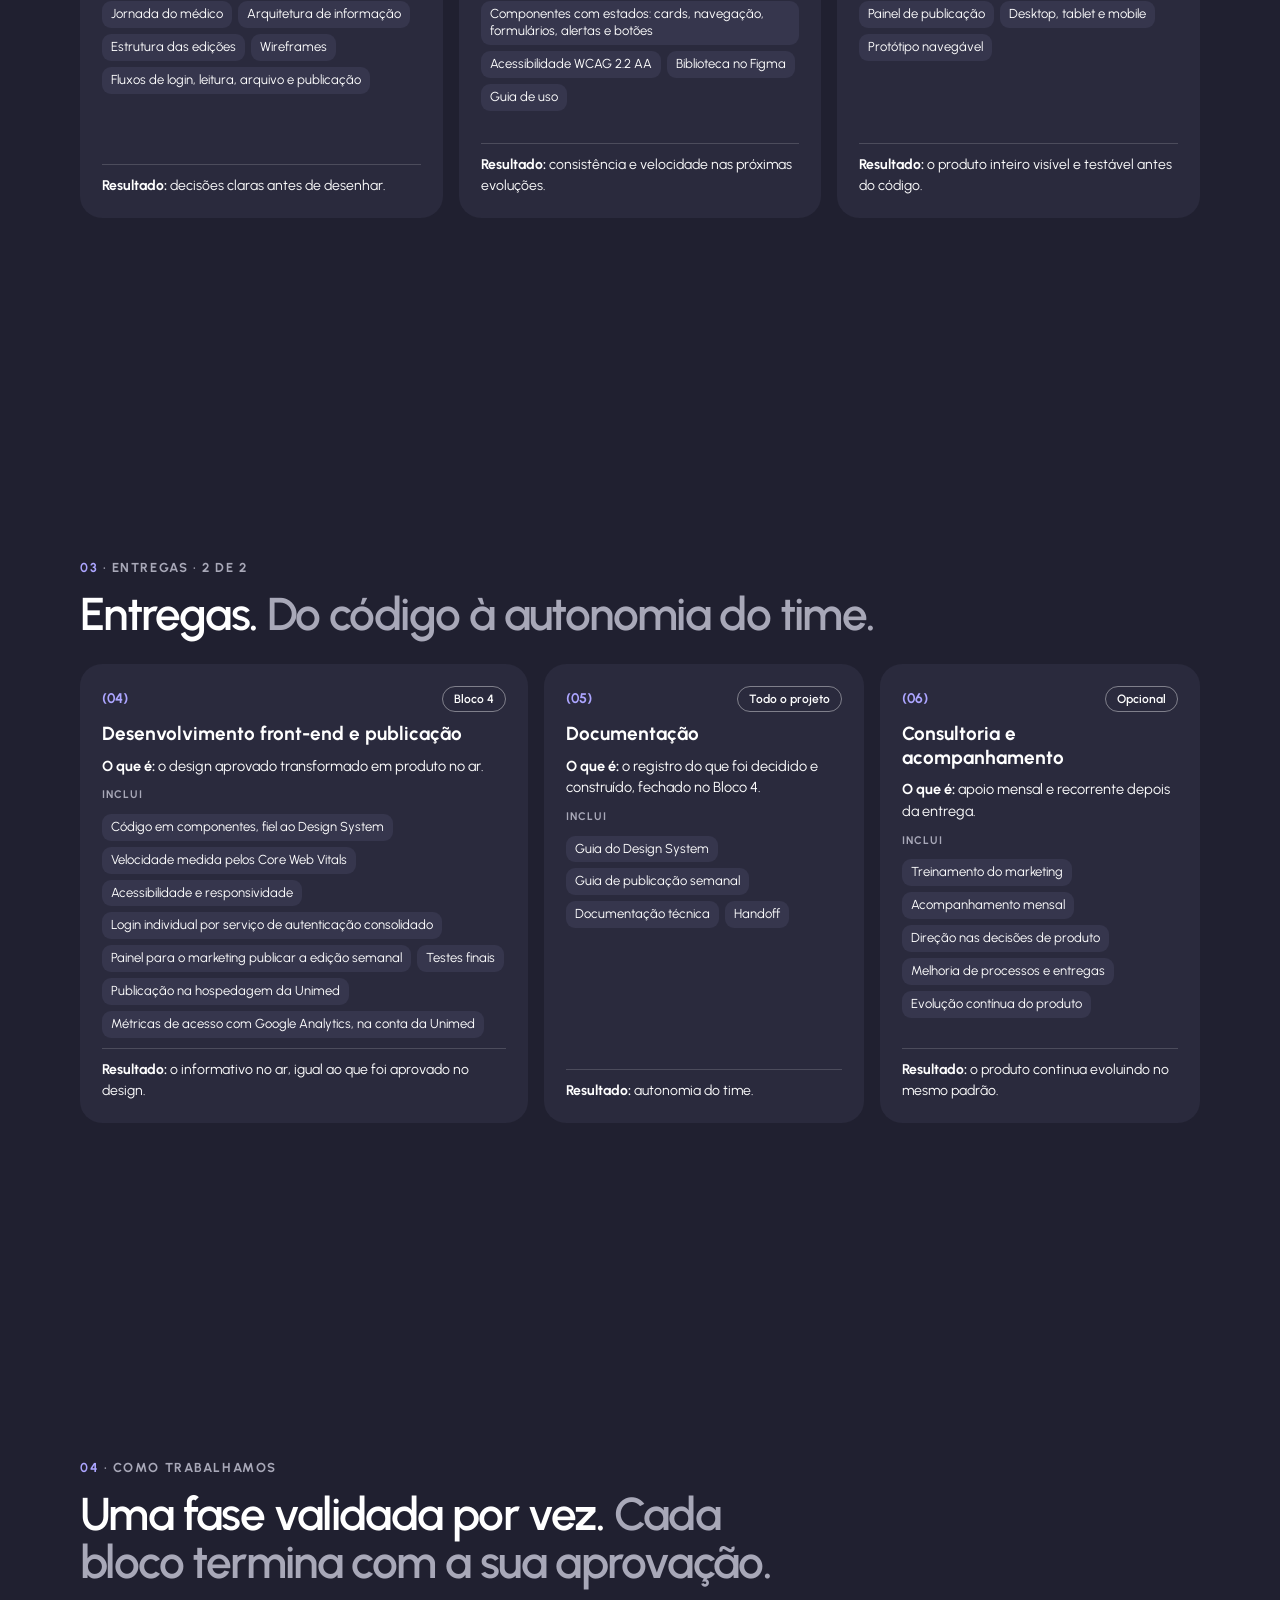
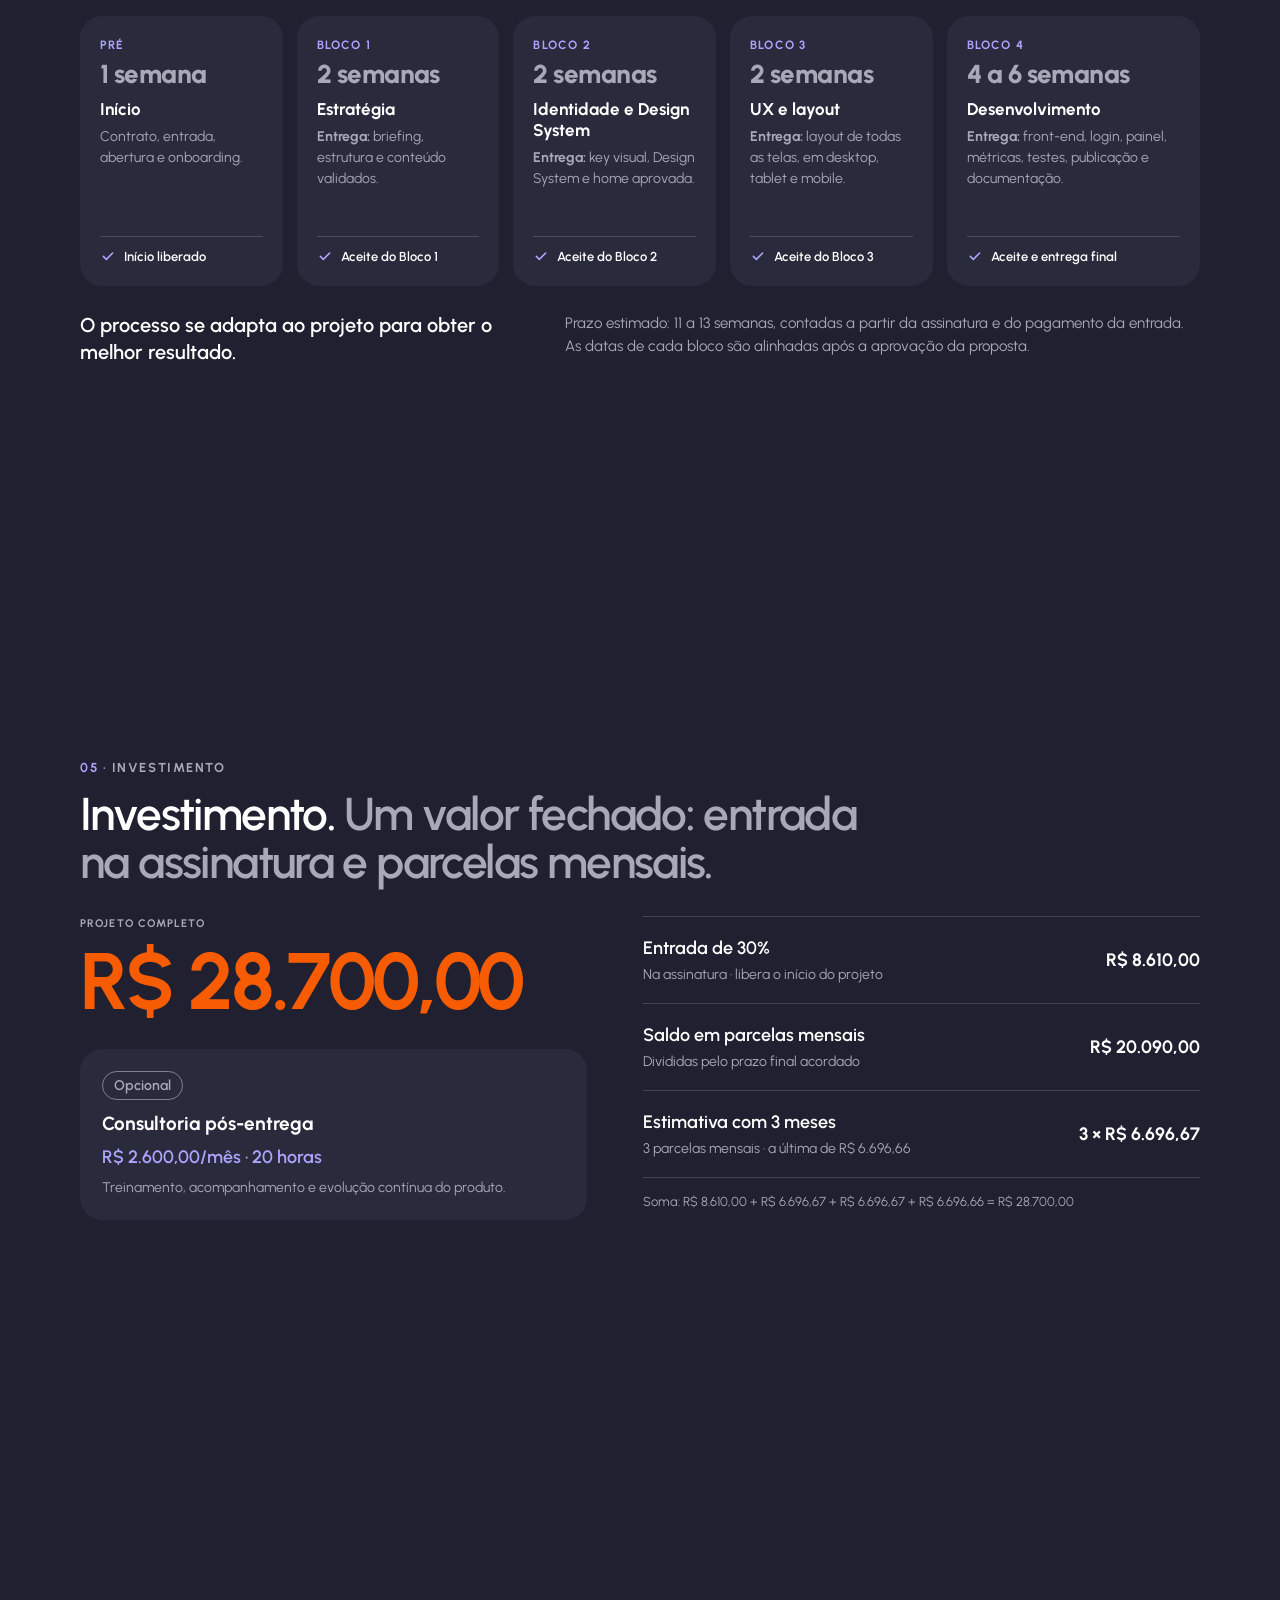
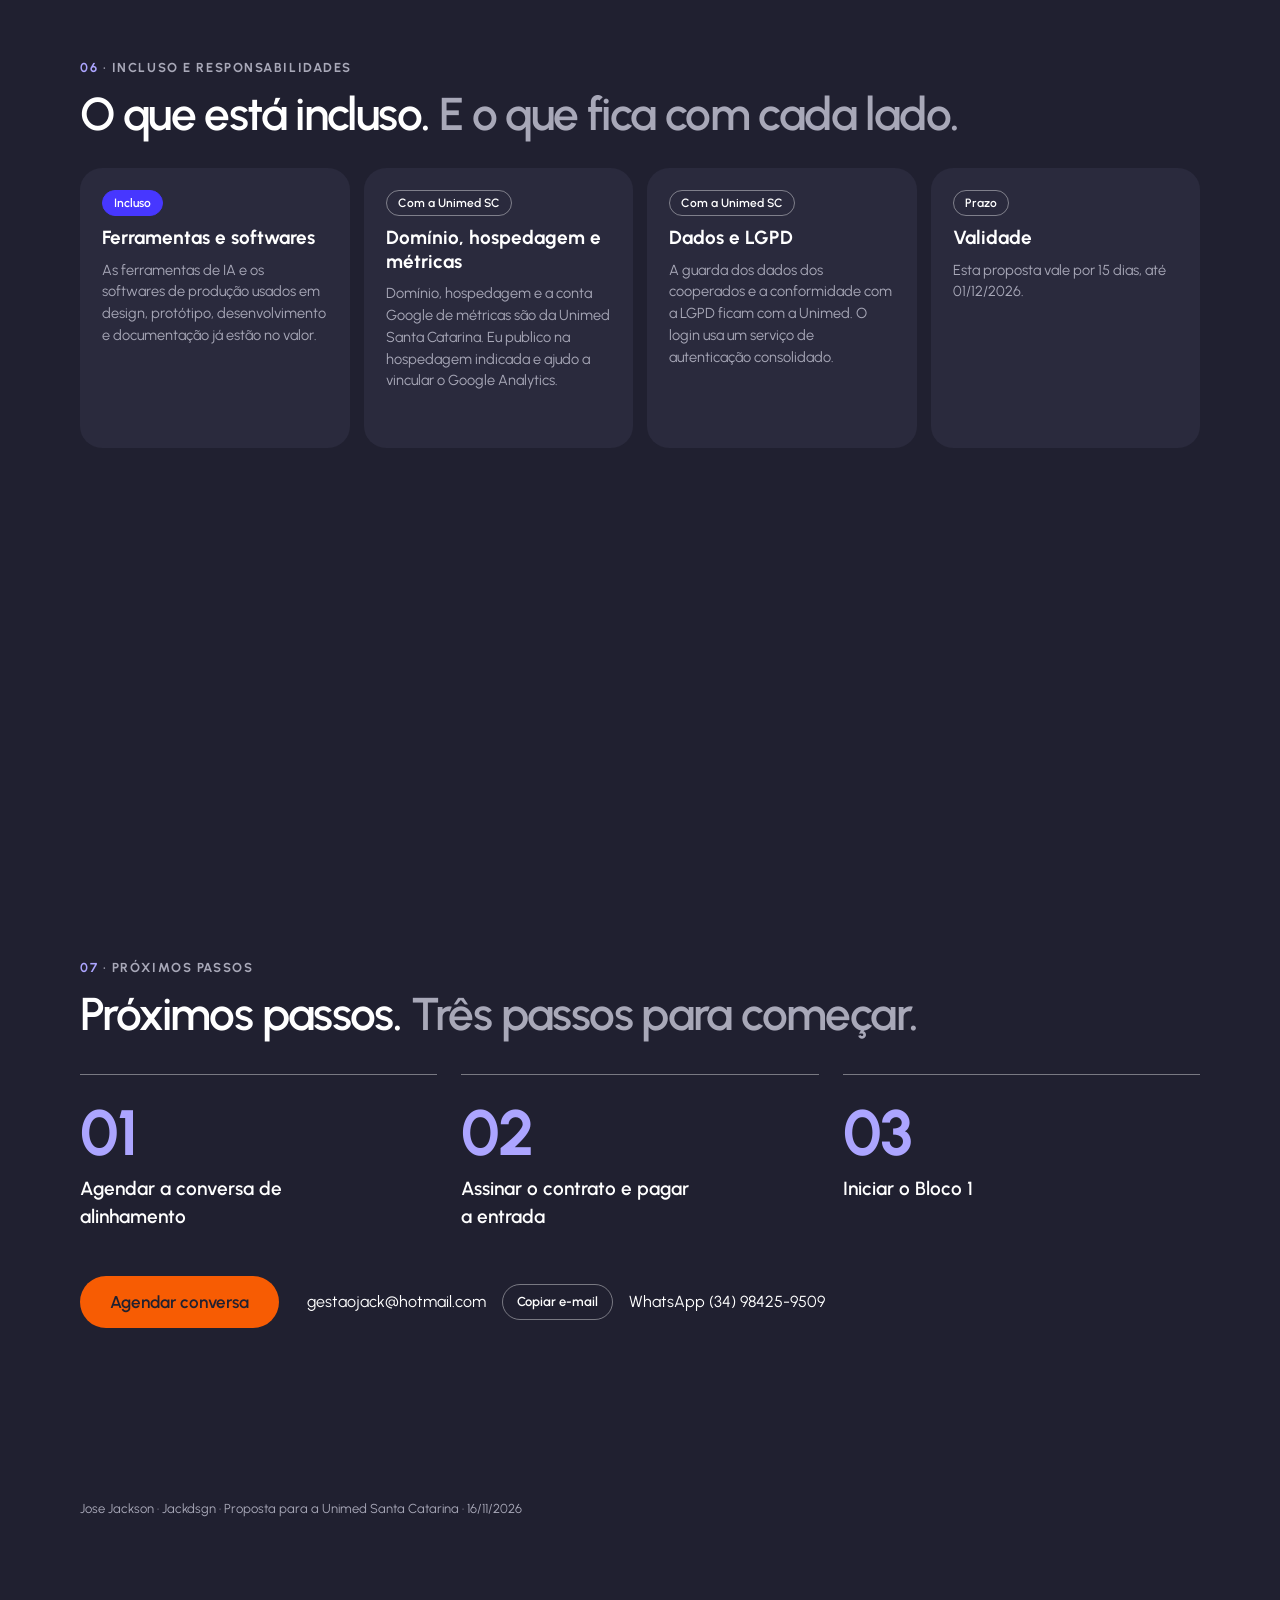
==== commit 50e59c03: "Transforma a proposta da Unimed SC em apresentação de slides Telas 16:9 com navegação por teclado, b" ====
--- a/proposta-unimed-sc/index.html
+++ b/proposta-unimed-sc/index.html
@@ -7,12 +7,11 @@
 <meta name="description" content="Proposta comercial da Jackdsgn para o Informativo do Cooperado da Unimed Santa Catarina.">
 <link rel="icon" href="../favicon.svg" type="image/svg+xml">
 <title>Proposta Informativo do Cooperado</title>
-
 <link rel="preconnect" href="https://fonts.googleapis.com">
 <link rel="preconnect" href="https://fonts.gstatic.com" crossorigin>
 <link rel="stylesheet" href="https://fonts.googleapis.com/css2?family=Urbanist:wght@400;500;600;700;800&display=swap">
 <style>
-/* Layout: uma rolagem, dark-first Jackdsgn; capa com gradiente de marca, seções em coluna larga de 1200px */
+/* Layout: apresentação em slides 16:9 (quadro de 1280×720 escalado à tela) no computador; telas verticais que se deslizam no celular */
 :root {
   --bg: #202030;
   --night: #101018;
@@ -31,200 +30,225 @@
   --gradient: linear-gradient(100deg, #101018 0%, #3529BF 38%, #4737FF 62%, #ACA5FF 100%);
   --font: "Urbanist", "Instrument Sans", system-ui, -apple-system, "Segoe UI", sans-serif;
   --ease: cubic-bezier(.16,1,.3,1);
+  --s: 1;
   color-scheme: dark;
 }
 * { box-sizing: border-box; }
-html { scroll-behavior: smooth; }
-@media (prefers-reduced-motion: reduce) { html { scroll-behavior: auto; } }
-body { margin: 0; background: var(--bg); color: var(--ink); font-family: var(--font); font-size: 18px; line-height: 1.55; -webkit-font-smoothing: antialiased; }
-h1, h2, h3, p, ul { margin: 0; }
+html { scroll-snap-type: y mandatory; scroll-behavior: smooth; background: var(--night); }
+body { margin: 0; background: var(--night); color: var(--ink); font-family: var(--font); font-size: 16px; line-height: 1.5; -webkit-font-smoothing: antialiased; }
+h1, h2, h3, p, ul, ol { margin: 0; }
 a { color: inherit; }
+img { max-width: 100%; display: block; }
 :focus-visible { outline: 2px solid var(--signal); outline-offset: 3px; border-radius: 6px; }
-img { max-width: 100%; display: block; }
-
-.wrap { max-width: 1232px; margin: 0 auto; padding-left: max(16px, env(safe-area-inset-left, 0px)); padding-right: max(16px, env(safe-area-inset-right, 0px)); }
-
-/* Cabeçalho */
-body::before { content: ""; position: fixed; inset: 0 0 auto; height: env(safe-area-inset-top, 0px); z-index: 20; background: var(--night); }
-.topbar { position: sticky; top: env(safe-area-inset-top, 0px); z-index: 15; background: rgba(16,16,24,0.88); backdrop-filter: blur(10px); -webkit-backdrop-filter: blur(10px); border-bottom: 1px solid var(--line); }
-.topbar .wrap { display: flex; align-items: center; justify-content: space-between; gap: 16px; padding-block: 12px; }
-.topbar img { height: 28px; width: auto; }
-.btn { display: inline-flex; align-items: center; justify-content: center; gap: 8px; min-height: 44px; padding: 10px 22px; border-radius: 999px; font: 600 16px/1.2 var(--font); text-decoration: none; transition: background .2s var(--ease), border-color .2s var(--ease), transform .12s var(--ease); cursor: pointer; }
+
+/* Slides */
+.slide { position: relative; height: 100vh; height: 100dvh; overflow: hidden; scroll-snap-align: start; scroll-snap-stop: always; background: var(--bg); }
+.frame { position: absolute; left: 50%; top: 50%; width: 1280px; height: 720px; transform: translate(-50%, -50%) scale(var(--s)); padding: 68px 80px 92px; display: flex; flex-direction: column; }
+.slide-cover { background: var(--gradient); }
+
+/* Animação de entrada (só quando o script roda; sem ele, tudo aparece) */
+@keyframes rise { from { opacity: 0; transform: translateY(24px); } to { opacity: 1; transform: none; } }
+.js .slide .a { opacity: 0; }
+.js .slide.seen .a { animation: rise .7s var(--ease) both; animation-delay: calc(var(--i, 0) * 90ms); }
+@media (prefers-reduced-motion: reduce) {
+  html { scroll-behavior: auto; }
+  .js .slide .a { opacity: 1; }
+  .js .slide.seen .a { animation: none; }
+}
+
+/* Interface fixa */
+.ui-top { position: fixed; top: 0; left: 0; right: 0; z-index: 30; display: flex; justify-content: space-between; align-items: center; gap: 16px; padding: calc(16px + env(safe-area-inset-top, 0px)) max(24px, env(safe-area-inset-right, 0px)) 0 max(24px, env(safe-area-inset-left, 0px)); pointer-events: none; }
+.ui-top > * { pointer-events: auto; }
+.ui-top img { height: 24px; width: auto; }
+.progress { position: fixed; top: 0; left: 0; height: 3px; width: 100%; z-index: 31; background: rgba(255,255,255,0.08); }
+.progress span { display: block; height: 100%; width: 11.1%; background: var(--blue-text); transition: width .4s var(--ease); }
+.nav { position: fixed; right: max(24px, env(safe-area-inset-right, 0px)); bottom: calc(20px + env(safe-area-inset-bottom, 0px)); z-index: 30; display: flex; align-items: center; gap: 10px; background: rgba(16,16,24,0.72); backdrop-filter: blur(10px); -webkit-backdrop-filter: blur(10px); border: 1px solid var(--line); border-radius: 999px; padding: 6px; }
+.nav button { width: 40px; height: 40px; border-radius: 50%; border: 1px solid var(--line-strong); background: transparent; color: var(--ink); cursor: pointer; display: grid; place-items: center; }
+.nav button:hover { border-color: var(--ink); }
+.nav button:disabled { opacity: .35; cursor: default; }
+.nav .count { font-size: 14px; font-weight: 600; min-width: 64px; text-align: center; font-variant-numeric: tabular-nums; color: var(--muted); }
+.nav .count b { color: var(--ink); }
+.btn { display: inline-flex; align-items: center; justify-content: center; min-height: 40px; padding: 8px 18px; border-radius: 999px; font: 600 14px/1.2 var(--font); text-decoration: none; transition: background .2s var(--ease), border-color .2s var(--ease), transform .12s var(--ease); cursor: pointer; }
 .btn:active { transform: scale(.97); }
-.btn-outline { border: 1px solid var(--line-strong); color: var(--ink); background: transparent; }
+.btn-outline { border: 1px solid var(--line-strong); color: var(--ink); background: rgba(16,16,24,0.35); }
 .btn-outline:hover { border-color: var(--ink); }
-.btn-signal { background: var(--signal); color: var(--on-signal); border: 0; font-size: 18px; min-height: 52px; padding: 14px 30px; }
+.btn-signal { background: var(--signal); color: var(--on-signal); border: 0; font-size: 17px; min-height: 52px; padding: 14px 30px; }
 .btn-signal:hover { background: var(--signal-hover); }
 
-/* Capa */
-.cover { background: var(--gradient); position: relative; overflow: hidden; }
-.cover .wrap { position: relative; z-index: 1; padding-block: clamp(56px, 10vw, 120px); display: flex; flex-direction: column; gap: 28px; }
-.kicker { font-size: 14px; font-weight: 700; letter-spacing: .14em; text-transform: uppercase; color: #FFFFFF; }
-.cover h1 { font-size: clamp(48px, 8.4vw, 112px); line-height: .95; font-weight: 600; letter-spacing: -0.04em; max-width: 11ch; text-wrap: balance; }
-.cover .client { font-size: clamp(20px, 2.2vw, 26px); font-weight: 500; }
-.cover .meta { display: flex; flex-wrap: wrap; gap: 8px 32px; font-size: 16px; color: #FFFFFF; }
-.cover svg { position: absolute; right: -12%; top: 50%; transform: translateY(-50%); width: min(62vw, 720px); height: auto; z-index: 0; pointer-events: none; }
-
-/* Seções */
-.sec { padding-block: clamp(72px, 9vw, 120px); border-top: 1px solid var(--line); }
-.sec:first-of-type { border-top: 0; }
-.eyebrow { font-size: 14px; font-weight: 700; letter-spacing: .12em; text-transform: uppercase; color: var(--muted); }
-.eyebrow b { color: var(--blue-text); font-weight: 700; }
-.title { font-size: clamp(32px, 4.6vw, 56px); line-height: 1.05; font-weight: 600; letter-spacing: -0.035em; margin-top: 14px; max-width: 28ch; text-wrap: balance; }
+/* Tipografia dos slides */
+.eyebrow { font-size: 13px; font-weight: 700; letter-spacing: .12em; text-transform: uppercase; color: var(--muted); }
+.eyebrow b { color: var(--blue-text); }
+.title { font-size: 46px; line-height: 1.05; font-weight: 600; letter-spacing: -0.035em; margin-top: 12px; max-width: 1020px; text-wrap: balance; }
 .title span { color: var(--muted); }
-.lead { font-size: clamp(18px, 1.6vw, 21px); line-height: 1.6; color: var(--muted); max-width: 64ch; margin-top: 24px; }
-
-/* Contexto */
-.two { display: grid; grid-template-columns: repeat(2, minmax(0, 1fr)); gap: 24px; margin-top: 40px; }
-.panel { background: var(--surface); border-radius: 24px; padding: 28px; }
-.panel h3 { font-size: 22px; font-weight: 700; letter-spacing: -0.01em; }
-.panel ul { margin-top: 14px; padding-left: 22px; color: var(--pale); display: grid; gap: 8px; }
-
-/* Projetos */
-.proj-grid { display: grid; grid-template-columns: minmax(0, 1.25fr) minmax(0, 1fr); gap: 48px; align-items: center; margin-top: 8px; }
-.marquee { display: grid; gap: 20px; overflow: hidden; -webkit-mask-image: linear-gradient(90deg, #000 0%, #000 70%, transparent 100%); mask-image: linear-gradient(90deg, #000 0%, #000 70%, transparent 100%); }
+.lead { font-size: 18px; line-height: 1.6; color: var(--muted); max-width: 900px; margin-top: 18px; }
+.label { font-size: 11px; font-weight: 700; letter-spacing: .1em; text-transform: uppercase; color: var(--muted); }
+.tag { font-size: 12px; font-weight: 600; border: 1px solid var(--line-strong); border-radius: 999px; padding: 3px 11px; white-space: nowrap; display: inline-block; }
+.tag.brand { background: var(--brand); border-color: var(--brand); color: #FFFFFF; }
+
+/* 01 Capa */
+.slide-cover .frame { justify-content: center; gap: 22px; }
+.kicker { font-size: 14px; font-weight: 700; letter-spacing: .14em; text-transform: uppercase; }
+.slide-cover h1 { font-size: 104px; line-height: .95; font-weight: 600; letter-spacing: -0.04em; max-width: 760px; }
+.client { font-size: 24px; font-weight: 500; }
+.meta { display: flex; flex-wrap: wrap; gap: 8px 32px; font-size: 15px; margin-top: 18px; }
+.hint { font-size: 13px; color: rgba(255,255,255,0.8); margin-top: 24px; }
+.cover-mark { position: absolute; right: -6%; top: 50%; width: min(56vw, 100vh); height: auto; transform: translateY(-50%); pointer-events: none; }
+
+/* 02 Contexto */
+.two { display: grid; grid-template-columns: repeat(2, minmax(0, 1fr)); gap: 20px; margin-top: 32px; }
+.panel { background: var(--surface); border-radius: 24px; padding: 24px 26px; }
+.panel h3 { font-size: 20px; font-weight: 700; }
+.panel ul { margin-top: 12px; padding-left: 20px; color: var(--pale); display: grid; gap: 6px; font-size: 16px; }
+
+/* 03 Projetos */
+.proj-grid { display: grid; grid-template-columns: minmax(0, 1.2fr) minmax(0, 1fr); gap: 48px; align-items: center; flex: 1; }
+.marquee { display: grid; gap: 18px; overflow: hidden; -webkit-mask-image: linear-gradient(90deg, #000 0%, #000 72%, transparent 100%); mask-image: linear-gradient(90deg, #000 0%, #000 72%, transparent 100%); }
 .lane { overflow: hidden; }
 .track { display: flex; width: max-content; }
-.track > * { margin-right: 20px; flex-shrink: 0; }
+.track > * { margin-right: 18px; flex-shrink: 0; }
 .track-a { animation: slide-left 52s linear infinite; }
 .track-b { animation: slide-right 44s linear infinite; }
 @keyframes slide-left { from { transform: translateX(0); } to { transform: translateX(-50%); } }
 @keyframes slide-right { from { transform: translateX(-50%); } to { transform: translateX(0); } }
 .marquee:hover .track { animation-play-state: paused; }
 @media (prefers-reduced-motion: reduce) { .track { animation: none; } }
-.browser { width: 400px; background: var(--night); border: 1px solid var(--line); border-radius: 12px; overflow: hidden; }
-.browser .bar { height: 22px; background: var(--surface); display: flex; align-items: center; gap: 6px; padding-left: 12px; }
+.browser { width: 360px; background: var(--night); border: 1px solid var(--line); border-radius: 12px; overflow: hidden; }
+.browser .bar { height: 20px; background: var(--surface); display: flex; align-items: center; gap: 6px; padding-left: 12px; }
 .browser .bar i { width: 7px; height: 7px; border-radius: 50%; background: #5E5E6A; display: block; }
-.browser img { width: 400px; height: 250px; object-fit: cover; object-position: top; }
-.phone { width: 128px; border: 6px solid var(--night); border-radius: 26px; overflow: hidden; background: var(--night); }
-.phone img { width: 116px; height: 251px; object-fit: cover; object-position: top; border-radius: 20px; }
-.wcard { width: 164px; height: 263px; background: #FFFFFF; border-radius: 22px; overflow: hidden; display: flex; align-items: center; justify-content: center; }
-.wcard img { width: 164px; height: 263px; object-fit: contain; }
-.projects { display: grid; gap: 0; }
-.proj { border-top: 1px solid var(--line); padding-block: 22px; }
+.browser img { width: 360px; height: 225px; object-fit: cover; object-position: top; }
+.phone { width: 120px; border: 6px solid var(--night); border-radius: 24px; overflow: hidden; background: var(--night); }
+.phone img { width: 108px; height: 234px; object-fit: cover; object-position: top; border-radius: 18px; }
+.wcard { width: 154px; height: 246px; background: #FFFFFF; border-radius: 22px; overflow: hidden; }
+.wcard img { width: 154px; height: 246px; object-fit: contain; }
+.proj { border-top: 1px solid var(--line); padding-block: 16px; }
 .proj:last-child { border-bottom: 1px solid var(--line); }
-.proj .meta { font-size: 14px; font-weight: 600; color: var(--blue-text); letter-spacing: .02em; }
-.proj h3 { font-size: 22px; font-weight: 700; margin-top: 4px; letter-spacing: -0.01em; }
-.proj p { font-size: 16px; color: var(--muted); margin-top: 6px; max-width: 46ch; }
-
-/* Entregas */
-.cards { display: grid; grid-template-columns: repeat(3, minmax(0, 1fr)); gap: 20px; margin-top: 40px; }
-.card { background: var(--surface); border-radius: 24px; padding: 26px; display: flex; flex-direction: column; gap: 12px; }
+.proj .meta2 { font-size: 13px; font-weight: 600; color: var(--blue-text); }
+.proj h3 { font-size: 20px; font-weight: 700; margin-top: 2px; }
+.proj p { font-size: 15px; color: var(--muted); margin-top: 4px; }
+
+/* 04 e 05 Entregas */
+.cards { display: grid; grid-template-columns: repeat(3, minmax(0, 1fr)); gap: 16px; margin-top: 26px; flex: 1; min-height: 0; }
+.card { background: var(--surface); border-radius: 22px; padding: 22px; display: flex; flex-direction: column; gap: 10px; min-width: 0; }
 .card .top { display: flex; justify-content: space-between; align-items: center; gap: 12px; }
-.num { font-size: 15px; font-weight: 700; color: var(--blue-text); font-variant-numeric: tabular-nums; }
-.tag { font-size: 13px; font-weight: 600; border: 1px solid var(--line-strong); border-radius: 999px; padding: 4px 12px; white-space: nowrap; }
-.tag.brand { background: var(--brand); border-color: var(--brand); color: #FFFFFF; }
-.card h3 { font-size: 21px; line-height: 1.25; font-weight: 700; letter-spacing: -0.01em; }
-.card .what { font-size: 16px; }
+.num { font-size: 14px; font-weight: 700; color: var(--blue-text); font-variant-numeric: tabular-nums; }
+.card h3 { font-size: 19px; line-height: 1.25; font-weight: 700; }
+.card .what { font-size: 14.5px; }
 .chips { display: flex; flex-wrap: wrap; gap: 6px; list-style: none; padding: 0; }
-.chips li { font-size: 14px; line-height: 1.3; background: var(--surface-2); border-radius: 10px; padding: 6px 10px; }
-.card .res { font-size: 15px; border-top: 1px solid var(--line); padding-top: 12px; margin-top: auto; }
-.label { font-size: 12px; font-weight: 700; letter-spacing: .1em; text-transform: uppercase; color: var(--muted); }
-
-/* Processo */
-.steps { display: grid; grid-template-columns: 1fr 1fr 1fr 1fr 1.25fr; gap: 16px; margin-top: 40px; }
-.step { background: var(--surface); border-radius: 24px; padding: 22px; display: flex; flex-direction: column; gap: 8px; }
-.step .lbl { font-size: 13px; font-weight: 700; letter-spacing: .1em; text-transform: uppercase; color: var(--blue-text); }
-.step .wk { font-size: 28px; font-weight: 800; letter-spacing: -0.02em; line-height: 1.1; }
-.step h3 { font-size: 19px; font-weight: 700; line-height: 1.25; margin-top: 4px; }
-.step p { font-size: 15px; color: var(--muted); }
-.step .gate { margin-top: auto; border-top: 1px solid var(--line); padding-top: 12px; font-size: 14px; font-weight: 600; display: flex; gap: 8px; align-items: center; }
+.chips li { font-size: 13px; line-height: 1.3; background: var(--surface-2); border-radius: 9px; padding: 5px 9px; }
+.card .res { font-size: 14px; border-top: 1px solid var(--line); padding-top: 10px; margin-top: auto; }
+.cards.wide-first { grid-template-columns: minmax(0, 1.4fr) minmax(0, 1fr) minmax(0, 1fr); }
+
+/* 06 Processo */
+.steps { display: grid; grid-template-columns: 1fr 1fr 1fr 1fr 1.25fr; gap: 14px; margin-top: 30px; }
+.step { background: var(--surface); border-radius: 22px; padding: 20px; display: flex; flex-direction: column; gap: 6px; min-height: 270px; }
+.step .lbl { font-size: 12px; font-weight: 700; letter-spacing: .1em; text-transform: uppercase; color: var(--blue-text); }
+.step .wk { font-size: 26px; font-weight: 800; letter-spacing: -0.02em; line-height: 1.1; }
+.step h3 { font-size: 17px; font-weight: 700; line-height: 1.25; margin-top: 4px; }
+.step p { font-size: 14px; color: var(--muted); }
+.step .gate { margin-top: auto; border-top: 1px solid var(--line); padding-top: 10px; font-size: 13px; font-weight: 600; color: var(--ink); display: flex; gap: 8px; align-items: center; }
 .step .gate svg { flex-shrink: 0; }
-.notes { display: grid; grid-template-columns: minmax(0, 1fr) minmax(0, 1.4fr); gap: 32px; margin-top: 32px; align-items: start; }
-.notes .quote { font-size: 22px; font-weight: 600; line-height: 1.35; }
-.notes p:last-child { font-size: 16px; color: var(--muted); }
-
-/* Investimento */
-.inv { display: grid; grid-template-columns: minmax(0, 1fr) minmax(0, 1.1fr); gap: 48px; margin-top: 40px; align-items: start; }
-.total { font-size: clamp(48px, 7vw, 88px); line-height: 1; font-weight: 700; letter-spacing: -0.035em; color: var(--signal); margin-top: 10px; font-variant-numeric: tabular-nums; }
-.opt { background: var(--surface); border-radius: 24px; padding: 26px; margin-top: 32px; display: grid; gap: 8px; justify-items: start; }
-.opt h3 { font-size: 21px; font-weight: 700; margin-top: 6px; }
-.opt .price { font-size: 20px; font-weight: 600; color: var(--blue-text); font-variant-numeric: tabular-nums; }
-.opt p { font-size: 15px; color: var(--muted); }
-.rows { display: grid; }
-.row { display: flex; justify-content: space-between; align-items: center; gap: 16px; border-top: 1px solid var(--line); padding-block: 20px; }
+.notes { display: grid; grid-template-columns: minmax(0, 1fr) minmax(0, 1.4fr); gap: 32px; margin-top: 26px; align-items: start; }
+.notes .quote { font-size: 20px; font-weight: 600; line-height: 1.35; }
+.notes p:last-child { font-size: 15px; color: var(--muted); }
+
+/* 07 Investimento */
+.inv { display: grid; grid-template-columns: minmax(0, 1fr) minmax(0, 1.1fr); gap: 56px; margin-top: 30px; align-items: start; }
+.total { font-size: 80px; line-height: 1; font-weight: 700; letter-spacing: -0.035em; color: var(--signal); margin-top: 8px; font-variant-numeric: tabular-nums; }
+.opt { background: var(--surface); border-radius: 22px; padding: 22px; margin-top: 28px; display: grid; gap: 6px; justify-items: start; }
+.opt h3 { font-size: 19px; font-weight: 700; margin-top: 4px; }
+.opt .price { font-size: 18px; font-weight: 600; color: var(--blue-text); font-variant-numeric: tabular-nums; }
+.opt p { font-size: 14px; color: var(--muted); }
+.row { display: flex; justify-content: space-between; align-items: center; gap: 16px; border-top: 1px solid var(--line); padding-block: 18px; }
 .row:last-child { border-bottom: 1px solid var(--line); }
-.row .k { font-size: 20px; font-weight: 600; }
-.row .s { font-size: 15px; color: var(--muted); margin-top: 2px; }
-.row .v { font-size: 20px; font-weight: 700; font-variant-numeric: tabular-nums; white-space: nowrap; }
-.check { font-size: 14px; color: var(--muted); margin-top: 16px; font-variant-numeric: tabular-nums; }
-
-/* Incluso */
-.cards4 { display: grid; grid-template-columns: repeat(4, minmax(0, 1fr)); gap: 16px; margin-top: 40px; }
-.cards4 .card p { font-size: 15px; color: var(--muted); }
-
-/* Próximos passos */
-.next { display: grid; grid-template-columns: repeat(3, minmax(0, 1fr)); gap: 24px; margin-top: 40px; list-style: none; padding: 0; }
-.next li { border-top: 1px solid var(--line-strong); padding-top: 18px; }
-.next .n { font-size: clamp(48px, 6vw, 72px); font-weight: 700; line-height: 1; letter-spacing: -0.03em; color: var(--blue-text); }
-.next p { font-size: 20px; font-weight: 600; margin-top: 12px; max-width: 20ch; }
-.cta-row { display: flex; flex-wrap: wrap; align-items: center; gap: 16px 28px; margin-top: 48px; }
-.contact { display: flex; flex-wrap: wrap; align-items: center; gap: 8px 16px; font-size: 17px; }
+.row .k { font-size: 18px; font-weight: 600; }
+.row .s { font-size: 14px; color: var(--muted); margin-top: 2px; }
+.row .v { font-size: 18px; font-weight: 700; font-variant-numeric: tabular-nums; white-space: nowrap; }
+.check { font-size: 13px; color: var(--muted); margin-top: 14px; font-variant-numeric: tabular-nums; }
+
+/* 08 Incluso */
+.cards4 { display: grid; grid-template-columns: repeat(4, minmax(0, 1fr)); gap: 14px; margin-top: 30px; }
+.cards4 .card { min-height: 280px; }
+.cards4 .card p { font-size: 14.5px; color: var(--muted); }
+
+/* 09 Próximos passos */
+.next { display: grid; grid-template-columns: repeat(3, minmax(0, 1fr)); gap: 24px; margin-top: 36px; list-style: none; padding: 0; }
+.next li { border-top: 1px solid var(--line-strong); padding-top: 16px; }
+.next .n { font-size: 64px; font-weight: 700; line-height: 1; letter-spacing: -0.03em; color: var(--blue-text); }
+.next p { font-size: 19px; font-weight: 600; margin-top: 10px; max-width: 22ch; }
+.cta-row { display: flex; flex-wrap: wrap; align-items: center; gap: 16px 28px; margin-top: 44px; }
+.contact { display: flex; flex-wrap: wrap; align-items: center; gap: 8px 16px; font-size: 16px; }
 .contact span { user-select: all; }
-.copy { background: transparent; border: 1px solid var(--line-strong); color: var(--ink); border-radius: 999px; min-height: 36px; padding: 6px 14px; font: 600 14px var(--font); cursor: pointer; }
+.copy { background: transparent; border: 1px solid var(--line-strong); color: var(--ink); border-radius: 999px; min-height: 36px; padding: 6px 14px; font: 600 13px var(--font); cursor: pointer; }
 .copy:hover { border-color: var(--ink); }
-footer { background: var(--night); border-top: 1px solid var(--line); }
-footer .wrap { padding-block: 32px; display: flex; flex-wrap: wrap; justify-content: space-between; align-items: center; gap: 16px; font-size: 14px; color: var(--muted); }
-footer img { height: 24px; width: auto; }
-
-/* Responsivo */
-@media (max-width: 1080px) {
-  .steps { grid-template-columns: repeat(2, minmax(0, 1fr)); }
-  .steps .step:last-child { grid-column: 1 / -1; }
-  .cards4 { grid-template-columns: repeat(2, minmax(0, 1fr)); }
-}
-@media (max-width: 900px) {
-  .cards { grid-template-columns: 1fr; }
-  .proj-grid { grid-template-columns: 1fr; gap: 32px; }
+.foot { margin-top: auto; font-size: 13px; color: var(--muted); }
+
+/* Celular, tablet em pé ou telas baixas: telas verticais com rolagem natural */
+@media (max-width: 900px), (orientation: portrait), (max-height: 520px) {
+  html { scroll-snap-type: y proximity; }
+  body { overflow-x: hidden; }
+  .slide { height: auto; min-height: 100vh; min-height: 100dvh; overflow: hidden; overflow: clip; scroll-snap-stop: normal; }
+  .frame { position: relative; left: auto; top: auto; transform: none; width: auto; height: auto; min-height: 100vh; min-height: 100dvh; justify-content: center; padding: calc(84px + env(safe-area-inset-top, 0px)) max(16px, env(safe-area-inset-right, 0px)) 72px max(16px, env(safe-area-inset-left, 0px)); }
+  .ui-top { padding-bottom: 12px; background: rgba(16,16,24,0.82); backdrop-filter: blur(10px); -webkit-backdrop-filter: blur(10px); border-bottom: 1px solid var(--line); padding-left: max(16px, env(safe-area-inset-left, 0px)); padding-right: max(16px, env(safe-area-inset-right, 0px)); }
+  .nav { display: none; }
+  .title { font-size: clamp(28px, 7.4vw, 40px); }
+  .lead { font-size: 16px; }
+  .slide-cover h1 { font-size: clamp(48px, 13vw, 84px); }
+  .client { font-size: 20px; }
+  .cover-mark { width: 120vw; right: -50%; opacity: .7; }
+  .two, .cards, .cards.wide-first, .cards4, .next, .inv, .notes { grid-template-columns: 1fr; }
+  .steps { grid-template-columns: 1fr; }
+  .step, .cards4 .card { min-height: 0; }
+  .proj-grid { grid-template-columns: 1fr; gap: 28px; }
   .marquee { -webkit-mask-image: linear-gradient(90deg, transparent 0%, #000 8%, #000 92%, transparent 100%); mask-image: linear-gradient(90deg, transparent 0%, #000 8%, #000 92%, transparent 100%); }
-  .inv { grid-template-columns: 1fr; gap: 32px; }
-  .notes { grid-template-columns: 1fr; gap: 16px; }
-}
-@media (max-width: 640px) {
-  body { font-size: 17px; }
-  .two { grid-template-columns: 1fr; }
-  .steps { grid-template-columns: 1fr; }
-  .cards4 { grid-template-columns: 1fr; }
-  .next { grid-template-columns: 1fr; gap: 20px; }
-  .browser { width: 280px; }
-  .browser img { width: 280px; height: 175px; }
-  .phone { width: 100px; border-width: 5px; border-radius: 22px; }
-  .phone img { width: 90px; height: 195px; border-radius: 17px; }
-  .wcard { width: 128px; height: 205px; border-radius: 18px; }
-  .wcard img { width: 128px; height: 205px; }
-  .topbar .btn-outline { padding: 8px 14px; font-size: 14px; }
-  .row .k, .row .v { font-size: 18px; }
-  .cover svg { right: -38%; width: 110vw; opacity: .7; }
+  .browser { width: 260px; }
+  .browser img { width: 260px; height: 163px; }
+  .phone { width: 96px; border-width: 5px; border-radius: 20px; }
+  .phone img { width: 86px; height: 186px; border-radius: 15px; }
+  .wcard { width: 122px; height: 196px; border-radius: 18px; }
+  .wcard img { width: 122px; height: 196px; }
+  .total { font-size: clamp(48px, 13vw, 72px); }
+  .row .k, .row .v { font-size: 17px; }
+  .next .n { font-size: 52px; }
+  .foot { margin-top: 32px; }
+  .hint { display: none; }
 }
 </style>
+<script>document.documentElement.classList.add("js");</script>
 </head>
 <body>
 
-<header class="topbar">
-  <div class="wrap">
-    <img src="img/logo.svg" alt="Jackdsgn" width="108" height="28">
-    <a class="btn btn-outline" href="https://wa.me/5534984259509" target="_blank" rel="noopener">Falar no WhatsApp</a>
-  </div>
-</header>
+<div class="progress" aria-hidden="true"><span id="bar"></span></div>
+<div class="ui-top">
+  <img src="img/logo.svg" alt="Jackdsgn" width="92" height="24">
+  <a class="btn btn-outline" href="https://wa.me/5534984259509" target="_blank" rel="noopener">Falar no WhatsApp</a>
+</div>
+<nav class="nav" aria-label="Navegação entre telas">
+  <button type="button" id="prev" aria-label="Tela anterior"><svg width="18" height="18" viewBox="0 0 24 24" fill="none" stroke="currentColor" stroke-width="2.2" stroke-linecap="round" stroke-linejoin="round" aria-hidden="true"><path d="M15 6l-6 6 6 6"/></svg></button>
+  <span class="count" id="count" aria-live="polite"><b>01</b> / 09</span>
+  <button type="button" id="next" aria-label="Próxima tela"><svg width="18" height="18" viewBox="0 0 24 24" fill="none" stroke="currentColor" stroke-width="2.2" stroke-linecap="round" stroke-linejoin="round" aria-hidden="true"><path d="M9 6l6 6-6 6"/></svg></button>
+</nav>
 
 <main>
-  <section class="cover" aria-labelledby="t-capa">
-    <svg viewBox="0 0 208 200" aria-hidden="true"><g fill="#FFFFFF" fill-opacity="0.16"><path d="M41.66 200A4 4 0 0 1 38.83 198.83L1.17 161.17A4 4 0 0 1 0 158.34L0 92A4 4 0 0 1 4 88L46.34 88A4 4 0 0 1 49.17 89.17L86.83 126.83A4 4 0 0 0 89.66 128L204 128A4 4 0 0 1 208 132L208 196A4 4 0 0 1 204 200Z"/><path d="M166.34 0A4 4 0 0 1 169.17 1.17L206.83 38.83A4 4 0 0 1 208 41.66L208 108A4 4 0 0 1 204 112L161.66 112A4 4 0 0 1 158.83 110.83L121.17 73.17A4 4 0 0 0 118.34 72L4 72A4 4 0 0 1 0 68L0 4A4 4 0 0 1 4 0Z"/></g></svg>
-    <div class="wrap">
-      <p class="kicker">Proposta comercial</p>
-      <h1 id="t-capa">Informativo do Cooperado</h1>
-      <p class="client">Unimed Santa Catarina</p>
-      <div class="meta"><span>Jose Jackson · Jackdsgn</span><span>16/11/2026</span></div>
-    </div>
-  </section>
-
-  <section class="sec" id="contexto" aria-labelledby="t-contexto">
-    <div class="wrap">
-      <p class="eyebrow"><b>01</b> · Contexto</p>
-      <h2 class="title" id="t-contexto">Um informativo seguro e fácil de ler. <span>Acesso individual, leitura acessível e publicação semanal simples.</span></h2>
-      <p class="lead">A referência é o Informativo do Cooperado criado para a Unimed Uberlândia, terceiro lugar em inovação no Prêmio MKT&amp;CO Nacional. A partir dessa base, o produto evolui para a Unimed Santa Catarina, com acesso individual, conteúdo sigiloso protegido e acessibilidade como base do projeto.</p>
+  <!-- 01 Capa -->
+  <section class="slide slide-cover" id="capa" aria-labelledby="t-capa">
+    <svg class="cover-mark" viewBox="0 0 208 200" aria-hidden="true"><g fill="#FFFFFF" fill-opacity="0.16"><path d="M41.66 200A4 4 0 0 1 38.83 198.83L1.17 161.17A4 4 0 0 1 0 158.34L0 92A4 4 0 0 1 4 88L46.34 88A4 4 0 0 1 49.17 89.17L86.83 126.83A4 4 0 0 0 89.66 128L204 128A4 4 0 0 1 208 132L208 196A4 4 0 0 1 204 200Z"/><path d="M166.34 0A4 4 0 0 1 169.17 1.17L206.83 38.83A4 4 0 0 1 208 41.66L208 108A4 4 0 0 1 204 112L161.66 112A4 4 0 0 1 158.83 110.83L121.17 73.17A4 4 0 0 0 118.34 72L4 72A4 4 0 0 1 0 68L0 4A4 4 0 0 1 4 0Z"/></g></svg>
+    <div class="frame">
+      <p class="kicker a" style="--i:0">Proposta comercial</p>
+      <h1 class="a" style="--i:1" id="t-capa">Informativo do Cooperado</h1>
+      <p class="client a" style="--i:2">Unimed Santa Catarina</p>
+      <div class="meta a" style="--i:3"><span>Jose Jackson · Jackdsgn</span><span>16/11/2026</span></div>
+      <p class="hint a" style="--i:4">Use as setas do teclado ou role para avançar.</p>
+    </div>
+  </section>
+
+  <!-- 02 Contexto -->
+  <section class="slide" id="contexto" aria-labelledby="t-contexto">
+    <div class="frame">
+      <p class="eyebrow a" style="--i:0"><b>01</b> · Contexto</p>
+      <h2 class="title a" style="--i:1" id="t-contexto">Um informativo seguro e fácil de ler. <span>Acesso individual, leitura acessível e publicação semanal simples.</span></h2>
+      <p class="lead a" style="--i:2">A referência é o Informativo do Cooperado criado para a Unimed Uberlândia, terceiro lugar em inovação no Prêmio MKT&amp;CO Nacional. A partir dessa base, o produto evolui para a Unimed Santa Catarina, com acesso individual, conteúdo sigiloso protegido e acessibilidade como base do projeto.</p>
       <div class="two">
-        <div class="panel">
+        <div class="panel a" style="--i:3">
           <h3>Para o médico cooperado</h3>
           <ul>
             <li>Entrar com login e senha próprios</li>
@@ -233,7 +257,7 @@
             <li>Ler com conforto, com acessibilidade WCAG 2.2 AA</li>
           </ul>
         </div>
-        <div class="panel">
+        <div class="panel a" style="--i:4">
           <h3>Para o marketing</h3>
           <ul>
             <li>Publicar a edição semanal sem depender da TI</li>
@@ -246,53 +270,54 @@
     </div>
   </section>
 
-  <section class="sec" id="projetos" aria-labelledby="t-projetos">
-    <div class="wrap">
+  <!-- 03 Projetos -->
+  <section class="slide" id="projetos" aria-labelledby="t-projetos">
+    <div class="frame">
       <div class="proj-grid">
-        <div class="marquee" aria-label="Telas dos projetos em desktop e celular">
+        <div class="marquee a" style="--i:2" aria-label="Telas dos projetos em desktop e celular">
           <div class="lane">
             <div class="track track-a">
-              <div class="browser"><div class="bar"><i></i><i></i><i></i></div><img src="img/informativo-desktop.webp" alt="Informativo do Cooperado no desktop: tela de conteúdo com menu de temas e matéria" width="400" height="250"></div>
-              <div class="browser"><div class="bar"><i></i><i></i><i></i></div><img src="img/blips-locacao-desktop.webp" alt="Landing page Blips Locação de Máquinas no desktop" width="400" height="250"></div>
-              <div class="browser"><div class="bar"><i></i><i></i><i></i></div><img src="img/sonora-desktop.webp" alt="Landing page Sonora, da êza by Blips, no desktop" width="400" height="250"></div>
-              <div class="browser"><div class="bar"><i></i><i></i><i></i></div><img src="img/podera-desktop.webp" alt="Landing page Podera, da êza by Blips, no desktop" width="400" height="250"></div>
-              <div class="browser" aria-hidden="true"><div class="bar"><i></i><i></i><i></i></div><img src="img/informativo-desktop.webp" alt="" width="400" height="250"></div>
-              <div class="browser" aria-hidden="true"><div class="bar"><i></i><i></i><i></i></div><img src="img/blips-locacao-desktop.webp" alt="" width="400" height="250"></div>
-              <div class="browser" aria-hidden="true"><div class="bar"><i></i><i></i><i></i></div><img src="img/sonora-desktop.webp" alt="" width="400" height="250"></div>
-              <div class="browser" aria-hidden="true"><div class="bar"><i></i><i></i><i></i></div><img src="img/podera-desktop.webp" alt="" width="400" height="250"></div>
+              <div class="browser"><div class="bar"><i></i><i></i><i></i></div><img src="img/informativo-desktop.webp" alt="Informativo do Cooperado no desktop: tela de conteúdo com menu de temas e matéria" width="360" height="225"></div>
+              <div class="browser"><div class="bar"><i></i><i></i><i></i></div><img src="img/blips-locacao-desktop.webp" alt="Landing page Blips Locação de Máquinas no desktop" width="360" height="225"></div>
+              <div class="browser"><div class="bar"><i></i><i></i><i></i></div><img src="img/sonora-desktop.webp" alt="Landing page Sonora, da êza by Blips, no desktop" width="360" height="225"></div>
+              <div class="browser"><div class="bar"><i></i><i></i><i></i></div><img src="img/podera-desktop.webp" alt="Landing page Podera, da êza by Blips, no desktop" width="360" height="225"></div>
+              <div class="browser" aria-hidden="true"><div class="bar"><i></i><i></i><i></i></div><img src="img/informativo-desktop.webp" alt="" width="360" height="225"></div>
+              <div class="browser" aria-hidden="true"><div class="bar"><i></i><i></i><i></i></div><img src="img/blips-locacao-desktop.webp" alt="" width="360" height="225"></div>
+              <div class="browser" aria-hidden="true"><div class="bar"><i></i><i></i><i></i></div><img src="img/sonora-desktop.webp" alt="" width="360" height="225"></div>
+              <div class="browser" aria-hidden="true"><div class="bar"><i></i><i></i><i></i></div><img src="img/podera-desktop.webp" alt="" width="360" height="225"></div>
             </div>
           </div>
           <div class="lane">
             <div class="track track-b">
-              <div class="phone"><img src="img/informativo-mobile.webp" alt="Informativo do Cooperado no celular: tela inicial" width="116" height="251"></div>
-              <div class="wcard"><img src="img/upa-mobile.webp" alt="Tela inicial do app UPA Fácil 24h" width="164" height="263"></div>
-              <div class="phone"><img src="img/blips-locacao-mobile.webp" alt="Landing page Blips no celular" width="116" height="251"></div>
-              <div class="phone"><img src="img/sonora-mobile.webp" alt="Landing page Sonora no celular" width="116" height="251"></div>
-              <div class="phone"><img src="img/podera-mobile.webp" alt="Landing page Podera no celular" width="116" height="251"></div>
-              <div class="phone" aria-hidden="true"><img src="img/informativo-mobile.webp" alt="" width="116" height="251"></div>
-              <div class="wcard" aria-hidden="true"><img src="img/upa-mobile.webp" alt="" width="164" height="263"></div>
-              <div class="phone" aria-hidden="true"><img src="img/blips-locacao-mobile.webp" alt="" width="116" height="251"></div>
-              <div class="phone" aria-hidden="true"><img src="img/sonora-mobile.webp" alt="" width="116" height="251"></div>
-              <div class="phone" aria-hidden="true"><img src="img/podera-mobile.webp" alt="" width="116" height="251"></div>
+              <div class="phone"><img src="img/informativo-mobile.webp" alt="Informativo do Cooperado no celular: tela inicial" width="108" height="234"></div>
+              <div class="wcard"><img src="img/upa-mobile.webp" alt="Tela inicial do app UPA Fácil 24h" width="154" height="246"></div>
+              <div class="phone"><img src="img/blips-locacao-mobile.webp" alt="Landing page Blips no celular" width="108" height="234"></div>
+              <div class="phone"><img src="img/sonora-mobile.webp" alt="Landing page Sonora no celular" width="108" height="234"></div>
+              <div class="phone"><img src="img/podera-mobile.webp" alt="Landing page Podera no celular" width="108" height="234"></div>
+              <div class="phone" aria-hidden="true"><img src="img/informativo-mobile.webp" alt="" width="108" height="234"></div>
+              <div class="wcard" aria-hidden="true"><img src="img/upa-mobile.webp" alt="" width="154" height="246"></div>
+              <div class="phone" aria-hidden="true"><img src="img/blips-locacao-mobile.webp" alt="" width="108" height="234"></div>
+              <div class="phone" aria-hidden="true"><img src="img/sonora-mobile.webp" alt="" width="108" height="234"></div>
+              <div class="phone" aria-hidden="true"><img src="img/podera-mobile.webp" alt="" width="108" height="234"></div>
             </div>
           </div>
         </div>
         <div>
-          <p class="eyebrow"><b>02</b> · Trabalhos</p>
-          <h2 class="title" id="t-projetos">Projetos. <span>Do layout ao produto publicado.</span></h2>
-          <div class="projects" style="margin-top: 28px;">
-            <div class="proj">
-              <p class="meta">Unimed Uberlândia · Plataforma web</p>
+          <p class="eyebrow a" style="--i:0"><b>02</b> · Trabalhos</p>
+          <h2 class="title a" style="--i:1" id="t-projetos">Projetos. <span>Do layout ao produto publicado.</span></h2>
+          <div style="margin-top: 22px;">
+            <div class="proj a" style="--i:3">
+              <p class="meta2">Unimed Uberlândia · Plataforma web</p>
               <h3>Informativo do Cooperado</h3>
               <p>Do PDF no WhatsApp a uma plataforma web. Pela primeira vez, acesso e interesse medidos por assunto.</p>
             </div>
-            <div class="proj">
-              <p class="meta">Estudo de caso · App mobile</p>
+            <div class="proj a" style="--i:4">
+              <p class="meta2">Estudo de caso · App mobile</p>
               <h3>UPA Fácil 24h</h3>
               <p>Mostra ao paciente do SUS a espera na UPA antes de sair de casa. 75% dos entrevistados pediam isso.</p>
             </div>
-            <div class="proj">
-              <p class="meta">Web · Do layout ao código</p>
+            <div class="proj a" style="--i:5">
+              <p class="meta2">Web · Do layout ao código</p>
               <h3>Landing pages Blips e êza</h3>
               <p>Três páginas de locação de equipamentos que levam o visitante da promessa ao cadastro.</p>
             </div>
@@ -302,12 +327,13 @@
     </div>
   </section>
 
-  <section class="sec" id="entregas" aria-labelledby="t-entregas">
-    <div class="wrap">
-      <p class="eyebrow"><b>03</b> · Entregas</p>
-      <h2 class="title" id="t-entregas">Entregas. <span>O que você recebe, em detalhe.</span></h2>
+  <!-- 04 Entregas 1/2 -->
+  <section class="slide" id="entregas" aria-labelledby="t-entregas">
+    <div class="frame">
+      <p class="eyebrow a" style="--i:0"><b>03</b> · Entregas · 1 de 2</p>
+      <h2 class="title a" style="--i:1" id="t-entregas">Entregas. <span>O que você recebe, em detalhe.</span></h2>
       <div class="cards">
-        <article class="card">
+        <article class="card a" style="--i:2">
           <div class="top"><p class="num">(01)</p><p class="tag">Bloco 1</p></div>
           <h3>Estratégia e arquitetura do produto</h3>
           <p class="what"><b>O que é:</b> as decisões que orientam o informativo, tomadas antes de qualquer tela.</p>
@@ -315,7 +341,7 @@
           <ul class="chips"><li>Briefing e debriefing com o marketing</li><li>Descoberta com médicos</li><li>Perfis de usuário</li><li>Jornada do médico</li><li>Arquitetura de informação</li><li>Estrutura das edições</li><li>Wireframes</li><li>Fluxos de login, leitura, arquivo e publicação</li></ul>
           <p class="res"><b>Resultado:</b> decisões claras antes de desenhar.</p>
         </article>
-        <article class="card">
+        <article class="card a" style="--i:3">
           <div class="top"><p class="num">(02)</p><p class="tag">Bloco 2</p></div>
           <h3>Design System do zero</h3>
           <p class="what"><b>O que é:</b> as regras visuais e os componentes que dão forma ao informativo.</p>
@@ -323,7 +349,7 @@
           <ul class="chips"><li>Key visual e direção visual</li><li>Tokens de cor, tipografia, grid e espaçamento</li><li>Componentes com estados: cards, navegação, formulários, alertas e botões</li><li>Acessibilidade WCAG 2.2 AA</li><li>Biblioteca no Figma</li><li>Guia de uso</li></ul>
           <p class="res"><b>Resultado:</b> consistência e velocidade nas próximas evoluções.</p>
         </article>
-        <article class="card">
+        <article class="card a" style="--i:4">
           <div class="top"><p class="num">(03)</p><p class="tag">Blocos 2 e 3</p></div>
           <h3>Web design e layout responsivo</h3>
           <p class="what"><b>O que é:</b> o desenho de todas as telas: a home no Bloco 2, as demais no Bloco 3.</p>
@@ -331,7 +357,17 @@
           <ul class="chips"><li>Home aprovada como tela-chave</li><li>Login</li><li>Leitura da edição</li><li>Perfil</li><li>Arquivo e busca</li><li>Painel de publicação</li><li>Desktop, tablet e mobile</li><li>Protótipo navegável</li></ul>
           <p class="res"><b>Resultado:</b> o produto inteiro visível e testável antes do código.</p>
         </article>
-        <article class="card">
+      </div>
+    </div>
+  </section>
+
+  <!-- 05 Entregas 2/2 -->
+  <section class="slide" id="entregas-2" aria-labelledby="t-entregas-2">
+    <div class="frame">
+      <p class="eyebrow a" style="--i:0"><b>03</b> · Entregas · 2 de 2</p>
+      <h2 class="title a" style="--i:1" id="t-entregas-2">Entregas. <span>Do código à autonomia do time.</span></h2>
+      <div class="cards wide-first">
+        <article class="card a" style="--i:2">
           <div class="top"><p class="num">(04)</p><p class="tag">Bloco 4</p></div>
           <h3>Desenvolvimento front-end e publicação</h3>
           <p class="what"><b>O que é:</b> o design aprovado transformado em produto no ar.</p>
@@ -339,7 +375,7 @@
           <ul class="chips"><li>Código em componentes, fiel ao Design System</li><li>Velocidade medida pelos Core Web Vitals</li><li>Acessibilidade e responsividade</li><li>Login individual por serviço de autenticação consolidado</li><li>Painel para o marketing publicar a edição semanal</li><li>Testes finais</li><li>Publicação na hospedagem da Unimed</li><li>Métricas de acesso com Google Analytics, na conta da Unimed</li></ul>
           <p class="res"><b>Resultado:</b> o informativo no ar, igual ao que foi aprovado no design.</p>
         </article>
-        <article class="card">
+        <article class="card a" style="--i:3">
           <div class="top"><p class="num">(05)</p><p class="tag">Todo o projeto</p></div>
           <h3>Documentação</h3>
           <p class="what"><b>O que é:</b> o registro do que foi decidido e construído, fechado no Bloco 4.</p>
@@ -347,7 +383,7 @@
           <ul class="chips"><li>Guia do Design System</li><li>Guia de publicação semanal</li><li>Documentação técnica</li><li>Handoff</li></ul>
           <p class="res"><b>Resultado:</b> autonomia do time.</p>
         </article>
-        <article class="card">
+        <article class="card a" style="--i:4">
           <div class="top"><p class="num">(06)</p><p class="tag">Opcional</p></div>
           <h3>Consultoria e acompanhamento</h3>
           <p class="what"><b>O que é:</b> apoio mensal e recorrente depois da entrega.</p>
@@ -359,30 +395,32 @@
     </div>
   </section>
 
-  <section class="sec" id="processo" aria-labelledby="t-processo">
-    <div class="wrap">
-      <p class="eyebrow"><b>04</b> · Como trabalhamos</p>
-      <h2 class="title" id="t-processo">Uma fase validada por vez. <span>Cada bloco termina com a sua aprovação.</span></h2>
+  <!-- 06 Como trabalhamos -->
+  <section class="slide" id="processo" aria-labelledby="t-processo">
+    <div class="frame">
+      <p class="eyebrow a" style="--i:0"><b>04</b> · Como trabalhamos</p>
+      <h2 class="title a" style="--i:1" id="t-processo">Uma fase validada por vez. <span>Cada bloco termina com a sua aprovação.</span></h2>
       <div class="steps">
-        <div class="step"><p class="lbl">Pré</p><p class="wk">1 semana</p><h3>Início</h3><p>Contrato, entrada, abertura e onboarding.</p><p class="gate"><svg width="18" height="18" viewBox="0 0 24 24" fill="none" stroke="#ACA5FF" stroke-width="2.4" stroke-linecap="round" stroke-linejoin="round" aria-hidden="true"><path d="M5 12.5l4.5 4.5L19 7.5"/></svg>Início liberado</p></div>
-        <div class="step"><p class="lbl">Bloco 1</p><p class="wk">2 semanas</p><h3>Estratégia</h3><p><b>Entrega:</b> briefing, estrutura e conteúdo validados.</p><p class="gate"><svg width="18" height="18" viewBox="0 0 24 24" fill="none" stroke="#ACA5FF" stroke-width="2.4" stroke-linecap="round" stroke-linejoin="round" aria-hidden="true"><path d="M5 12.5l4.5 4.5L19 7.5"/></svg>Aceite do Bloco 1</p></div>
-        <div class="step"><p class="lbl">Bloco 2</p><p class="wk">2 semanas</p><h3>Identidade e Design System</h3><p><b>Entrega:</b> key visual, Design System e home aprovada.</p><p class="gate"><svg width="18" height="18" viewBox="0 0 24 24" fill="none" stroke="#ACA5FF" stroke-width="2.4" stroke-linecap="round" stroke-linejoin="round" aria-hidden="true"><path d="M5 12.5l4.5 4.5L19 7.5"/></svg>Aceite do Bloco 2</p></div>
-        <div class="step"><p class="lbl">Bloco 3</p><p class="wk">2 semanas</p><h3>UX e layout</h3><p><b>Entrega:</b> layout de todas as telas, em desktop, tablet e mobile.</p><p class="gate"><svg width="18" height="18" viewBox="0 0 24 24" fill="none" stroke="#ACA5FF" stroke-width="2.4" stroke-linecap="round" stroke-linejoin="round" aria-hidden="true"><path d="M5 12.5l4.5 4.5L19 7.5"/></svg>Aceite do Bloco 3</p></div>
-        <div class="step"><p class="lbl">Bloco 4</p><p class="wk">4 a 6 semanas</p><h3>Desenvolvimento</h3><p><b>Entrega:</b> front-end, login, painel, métricas, testes, publicação e documentação.</p><p class="gate"><svg width="18" height="18" viewBox="0 0 24 24" fill="none" stroke="#ACA5FF" stroke-width="2.4" stroke-linecap="round" stroke-linejoin="round" aria-hidden="true"><path d="M5 12.5l4.5 4.5L19 7.5"/></svg>Aceite e entrega final</p></div>
-      </div>
-      <div class="notes">
+        <div class="step a" style="--i:2"><p class="lbl">Pré</p><p class="wk">1 semana</p><h3>Início</h3><p>Contrato, entrada, abertura e onboarding.</p><p class="gate"><svg width="16" height="16" viewBox="0 0 24 24" fill="none" stroke="#ACA5FF" stroke-width="2.4" stroke-linecap="round" stroke-linejoin="round" aria-hidden="true"><path d="M5 12.5l4.5 4.5L19 7.5"/></svg>Início liberado</p></div>
+        <div class="step a" style="--i:3"><p class="lbl">Bloco 1</p><p class="wk">2 semanas</p><h3>Estratégia</h3><p><b>Entrega:</b> briefing, estrutura e conteúdo validados.</p><p class="gate"><svg width="16" height="16" viewBox="0 0 24 24" fill="none" stroke="#ACA5FF" stroke-width="2.4" stroke-linecap="round" stroke-linejoin="round" aria-hidden="true"><path d="M5 12.5l4.5 4.5L19 7.5"/></svg>Aceite do Bloco 1</p></div>
+        <div class="step a" style="--i:4"><p class="lbl">Bloco 2</p><p class="wk">2 semanas</p><h3>Identidade e Design System</h3><p><b>Entrega:</b> key visual, Design System e home aprovada.</p><p class="gate"><svg width="16" height="16" viewBox="0 0 24 24" fill="none" stroke="#ACA5FF" stroke-width="2.4" stroke-linecap="round" stroke-linejoin="round" aria-hidden="true"><path d="M5 12.5l4.5 4.5L19 7.5"/></svg>Aceite do Bloco 2</p></div>
+        <div class="step a" style="--i:5"><p class="lbl">Bloco 3</p><p class="wk">2 semanas</p><h3>UX e layout</h3><p><b>Entrega:</b> layout de todas as telas, em desktop, tablet e mobile.</p><p class="gate"><svg width="16" height="16" viewBox="0 0 24 24" fill="none" stroke="#ACA5FF" stroke-width="2.4" stroke-linecap="round" stroke-linejoin="round" aria-hidden="true"><path d="M5 12.5l4.5 4.5L19 7.5"/></svg>Aceite do Bloco 3</p></div>
+        <div class="step a" style="--i:6"><p class="lbl">Bloco 4</p><p class="wk">4 a 6 semanas</p><h3>Desenvolvimento</h3><p><b>Entrega:</b> front-end, login, painel, métricas, testes, publicação e documentação.</p><p class="gate"><svg width="16" height="16" viewBox="0 0 24 24" fill="none" stroke="#ACA5FF" stroke-width="2.4" stroke-linecap="round" stroke-linejoin="round" aria-hidden="true"><path d="M5 12.5l4.5 4.5L19 7.5"/></svg>Aceite e entrega final</p></div>
+      </div>
+      <div class="notes a" style="--i:7">
         <p class="quote">O processo se adapta ao projeto para obter o melhor resultado.</p>
         <p>Prazo estimado: 11 a 13 semanas, contadas a partir da assinatura e do pagamento da entrada. As datas de cada bloco são alinhadas após a aprovação da proposta.</p>
       </div>
     </div>
   </section>
 
-  <section class="sec" id="investimento" aria-labelledby="t-investimento">
-    <div class="wrap">
-      <p class="eyebrow"><b>05</b> · Investimento</p>
-      <h2 class="title" id="t-investimento">Investimento. <span>Um valor fechado: entrada na assinatura e parcelas mensais.</span></h2>
+  <!-- 07 Investimento -->
+  <section class="slide" id="investimento" aria-labelledby="t-investimento">
+    <div class="frame">
+      <p class="eyebrow a" style="--i:0"><b>05</b> · Investimento</p>
+      <h2 class="title a" style="--i:1" id="t-investimento">Investimento. <span>Um valor fechado: entrada na assinatura e parcelas mensais.</span></h2>
       <div class="inv">
-        <div>
+        <div class="a" style="--i:2">
           <p class="label">Projeto completo</p>
           <p class="total" data-v="total">R$ 28.700,00</p>
           <div class="opt">
@@ -392,8 +430,8 @@
             <p>Treinamento, acompanhamento e evolução contínua do produto.</p>
           </div>
         </div>
-        <div>
-          <div class="rows" id="rows">
+        <div class="a" style="--i:3">
+          <div>
             <div class="row"><div><p class="k">Entrada de <span data-v="pct">30</span>%</p><p class="s">Na assinatura · libera o início do projeto</p></div><p class="v" data-v="entrada">R$ 8.610,00</p></div>
             <div class="row"><div><p class="k">Saldo em parcelas mensais</p><p class="s">Divididas pelo prazo final acordado</p></div><p class="v" data-v="saldo">R$ 20.090,00</p></div>
             <div class="row"><div><p class="k">Estimativa com <span data-v="meses">3</span> meses</p><p class="s" data-v="ultima">3 parcelas mensais · a última de R$ 6.696,66</p></div><p class="v" data-v="parcela">3 × R$ 6.696,67</p></div>
@@ -404,29 +442,31 @@
     </div>
   </section>
 
-  <section class="sec" id="incluso" aria-labelledby="t-incluso">
-    <div class="wrap">
-      <p class="eyebrow"><b>06</b> · Incluso e responsabilidades</p>
-      <h2 class="title" id="t-incluso">O que está incluso. <span>E o que fica com cada lado.</span></h2>
+  <!-- 08 Incluso -->
+  <section class="slide" id="incluso" aria-labelledby="t-incluso">
+    <div class="frame">
+      <p class="eyebrow a" style="--i:0"><b>06</b> · Incluso e responsabilidades</p>
+      <h2 class="title a" style="--i:1" id="t-incluso">O que está incluso. <span>E o que fica com cada lado.</span></h2>
       <div class="cards4">
-        <div class="card"><div><span class="tag brand">Incluso</span></div><h3>Ferramentas e softwares</h3><p>As ferramentas de IA e os softwares de produção usados em design, protótipo, desenvolvimento e documentação já estão no valor.</p></div>
-        <div class="card"><div><span class="tag">Com a Unimed SC</span></div><h3>Domínio, hospedagem e métricas</h3><p>Domínio, hospedagem e a conta Google de métricas são da Unimed Santa Catarina. Eu publico na hospedagem indicada e ajudo a vincular o Google Analytics.</p></div>
-        <div class="card"><div><span class="tag">Com a Unimed SC</span></div><h3>Dados e LGPD</h3><p>A guarda dos dados dos cooperados e a conformidade com a LGPD ficam com a Unimed. O login usa um serviço de autenticação consolidado.</p></div>
-        <div class="card"><div><span class="tag">Prazo</span></div><h3>Validade</h3><p>Esta proposta vale por 15 dias, até 01/12/2026.</p></div>
-      </div>
-    </div>
-  </section>
-
-  <section class="sec" id="proximos" aria-labelledby="t-proximos">
-    <div class="wrap">
-      <p class="eyebrow"><b>07</b> · Próximos passos</p>
-      <h2 class="title" id="t-proximos">Próximos passos. <span>Três passos para começar.</span></h2>
+        <div class="card a" style="--i:2"><div><span class="tag brand">Incluso</span></div><h3>Ferramentas e softwares</h3><p>As ferramentas de IA e os softwares de produção usados em design, protótipo, desenvolvimento e documentação já estão no valor.</p></div>
+        <div class="card a" style="--i:3"><div><span class="tag">Com a Unimed SC</span></div><h3>Domínio, hospedagem e métricas</h3><p>Domínio, hospedagem e a conta Google de métricas são da Unimed Santa Catarina. Eu publico na hospedagem indicada e ajudo a vincular o Google Analytics.</p></div>
+        <div class="card a" style="--i:4"><div><span class="tag">Com a Unimed SC</span></div><h3>Dados e LGPD</h3><p>A guarda dos dados dos cooperados e a conformidade com a LGPD ficam com a Unimed. O login usa um serviço de autenticação consolidado.</p></div>
+        <div class="card a" style="--i:5"><div><span class="tag">Prazo</span></div><h3>Validade</h3><p>Esta proposta vale por 15 dias, até 01/12/2026.</p></div>
+      </div>
+    </div>
+  </section>
+
+  <!-- 09 Próximos passos -->
+  <section class="slide" id="proximos" aria-labelledby="t-proximos">
+    <div class="frame">
+      <p class="eyebrow a" style="--i:0"><b>07</b> · Próximos passos</p>
+      <h2 class="title a" style="--i:1" id="t-proximos">Próximos passos. <span>Três passos para começar.</span></h2>
       <ol class="next">
-        <li><p class="n">01</p><p>Agendar a conversa de alinhamento</p></li>
-        <li><p class="n">02</p><p>Assinar o contrato e pagar a entrada</p></li>
-        <li><p class="n">03</p><p>Iniciar o Bloco 1</p></li>
+        <li class="a" style="--i:2"><p class="n">01</p><p>Agendar a conversa de alinhamento</p></li>
+        <li class="a" style="--i:3"><p class="n">02</p><p>Assinar o contrato e pagar a entrada</p></li>
+        <li class="a" style="--i:4"><p class="n">03</p><p>Iniciar o Bloco 1</p></li>
       </ol>
-      <div class="cta-row">
+      <div class="cta-row a" style="--i:5">
         <a class="btn btn-signal" href="https://wa.me/5534984259509" target="_blank" rel="noopener">Agendar conversa</a>
         <div class="contact">
           <span id="email">gestaojack@hotmail.com</span>
@@ -434,16 +474,10 @@
           <span>WhatsApp (34) 98425-9509</span>
         </div>
       </div>
+      <p class="foot a" style="--i:6">Jose Jackson · Jackdsgn · Proposta para a Unimed Santa Catarina · 16/11/2026</p>
     </div>
   </section>
 </main>
-
-<footer>
-  <div class="wrap">
-    <img src="img/logo.svg" alt="Jackdsgn" width="92" height="24">
-    <span>Proposta · Informativo do Cooperado · Unimed Santa Catarina · 16/11/2026</span>
-  </div>
-</footer>
 
 <script>
 // ============================================================
@@ -459,6 +493,9 @@
 // ============================================================
 
 (function () {
+  document.documentElement.classList.add("js");
+
+  // Valores
   const brl = (cents) => (cents / 100).toLocaleString("pt-BR", { style: "currency", currency: "BRL" }).replace(/ /g, " ");
   const totalC = Math.round(VALORES.total * 100);
   const entradaC = Math.round(totalC * VALORES.entradaPercentual / 100);
@@ -466,14 +503,12 @@
   const n = Math.max(1, VALORES.parcelas);
   const base = Math.ceil(restoC / n);
   const parcelas = Array.from({ length: n }, (_, i) => (i < n - 1 ? base : restoC - base * (n - 1)));
-
   const set = (key, text) => document.querySelectorAll('[data-v="' + key + '"]').forEach((el) => { el.textContent = text; });
   set("total", brl(totalC));
   set("entrada", brl(entradaC));
   set("pct", String(VALORES.entradaPercentual));
   set("consultoria", brl(Math.round(VALORES.consultoriaMensal * 100)));
   set("horas", String(VALORES.consultoriaHoras));
-
   set("saldo", brl(restoC));
   set("meses", String(n));
   set("parcela", n + " × " + brl(base));
@@ -481,12 +516,77 @@
   const soma = entradaC + parcelas.reduce((a, b) => a + b, 0);
   document.getElementById("check").textContent = "Soma: " + [entradaC].concat(parcelas).map(brl).join(" + ") + " = " + brl(soma);
 
+  // Escala do quadro 16:9
+  const slideMode = window.matchMedia("(min-width: 901px) and (orientation: landscape) and (min-height: 521px)");
+  const fit = () => {
+    const s = Math.min(window.innerWidth / 1280, window.innerHeight / 720);
+    document.documentElement.style.setProperty("--s", String(Math.max(0.5, s)));
+  };
+  fit();
+  window.addEventListener("resize", fit);
+
+  // Navegação
+  const slides = Array.from(document.querySelectorAll(".slide"));
+  const total = slides.length;
+  const pad = (v) => String(v).padStart(2, "0");
+  const countEl = document.getElementById("count");
+  const bar = document.getElementById("bar");
+  const prev = document.getElementById("prev");
+  const next = document.getElementById("next");
+  let current = 0;
+  const reduce = window.matchMedia("(prefers-reduced-motion: reduce)").matches;
+  const go = (i) => {
+    const t = Math.max(0, Math.min(total - 1, i));
+    slides[t].scrollIntoView({ behavior: reduce ? "auto" : "smooth", block: "start" });
+  };
+  const update = (i) => {
+    current = i;
+    countEl.innerHTML = "<b>" + pad(i + 1) + "</b> / " + pad(total);
+    bar.style.width = ((i + 1) / total * 100) + "%";
+    prev.disabled = i === 0;
+    next.disabled = i === total - 1;
+  };
+  const fromHash = () => {
+    const id = decodeURIComponent((location.hash || "").slice(1));
+    const t = slides.findIndex((s) => s.id === id);
+    if (t > 0) { slides[t].scrollIntoView({ behavior: "auto", block: "start" }); update(t); }
+  };
+  window.addEventListener("load", fromHash);
+  window.addEventListener("hashchange", fromHash);
+  prev.addEventListener("click", () => go(current - 1));
+  next.addEventListener("click", () => go(current + 1));
+
+  if ("IntersectionObserver" in window) {
+    const io = new IntersectionObserver((entries) => {
+      entries.forEach((e) => {
+        if (e.isIntersecting) {
+          e.target.classList.add("seen");
+          if (e.intersectionRatio >= 0.5) update(slides.indexOf(e.target));
+        }
+      });
+    }, { threshold: [0.25, 0.5] });
+    slides.forEach((s) => io.observe(s));
+  } else {
+    slides.forEach((s) => s.classList.add("seen"));
+  }
+
+  document.addEventListener("keydown", (e) => {
+    if (!slideMode.matches || e.altKey || e.ctrlKey || e.metaKey) return;
+    const tag = (e.target.tagName || "").toLowerCase();
+    if (tag === "input" || tag === "textarea") return;
+    if (["ArrowRight", "ArrowDown", "PageDown"].includes(e.key) || (e.key === " " && !e.shiftKey)) { e.preventDefault(); go(current + 1); }
+    else if (["ArrowLeft", "ArrowUp", "PageUp"].includes(e.key) || (e.key === " " && e.shiftKey)) { e.preventDefault(); go(current - 1); }
+    else if (e.key === "Home") { e.preventDefault(); go(0); }
+    else if (e.key === "End") { e.preventDefault(); go(total - 1); }
+  });
+
+  // Copiar e-mail
   const btn = document.getElementById("copy-email");
   btn.addEventListener("click", () => {
     const text = document.getElementById("email").textContent;
     const done = () => { btn.textContent = "E-mail copiado"; setTimeout(() => { btn.textContent = "Copiar e-mail"; }, 2000); };
     const fallback = () => { const r = document.createRange(); r.selectNodeContents(document.getElementById("email")); const s = getSelection(); s.removeAllRanges(); s.addRange(r); btn.textContent = "Selecionado: copie com Ctrl+C"; };
-    try { navigator.clipboard.writeText(text).then(done, fallback); } catch (e) { fallback(); }
+    try { navigator.clipboard.writeText(text).then(done, fallback); } catch (err) { fallback(); }
   });
 })();
 </script>
